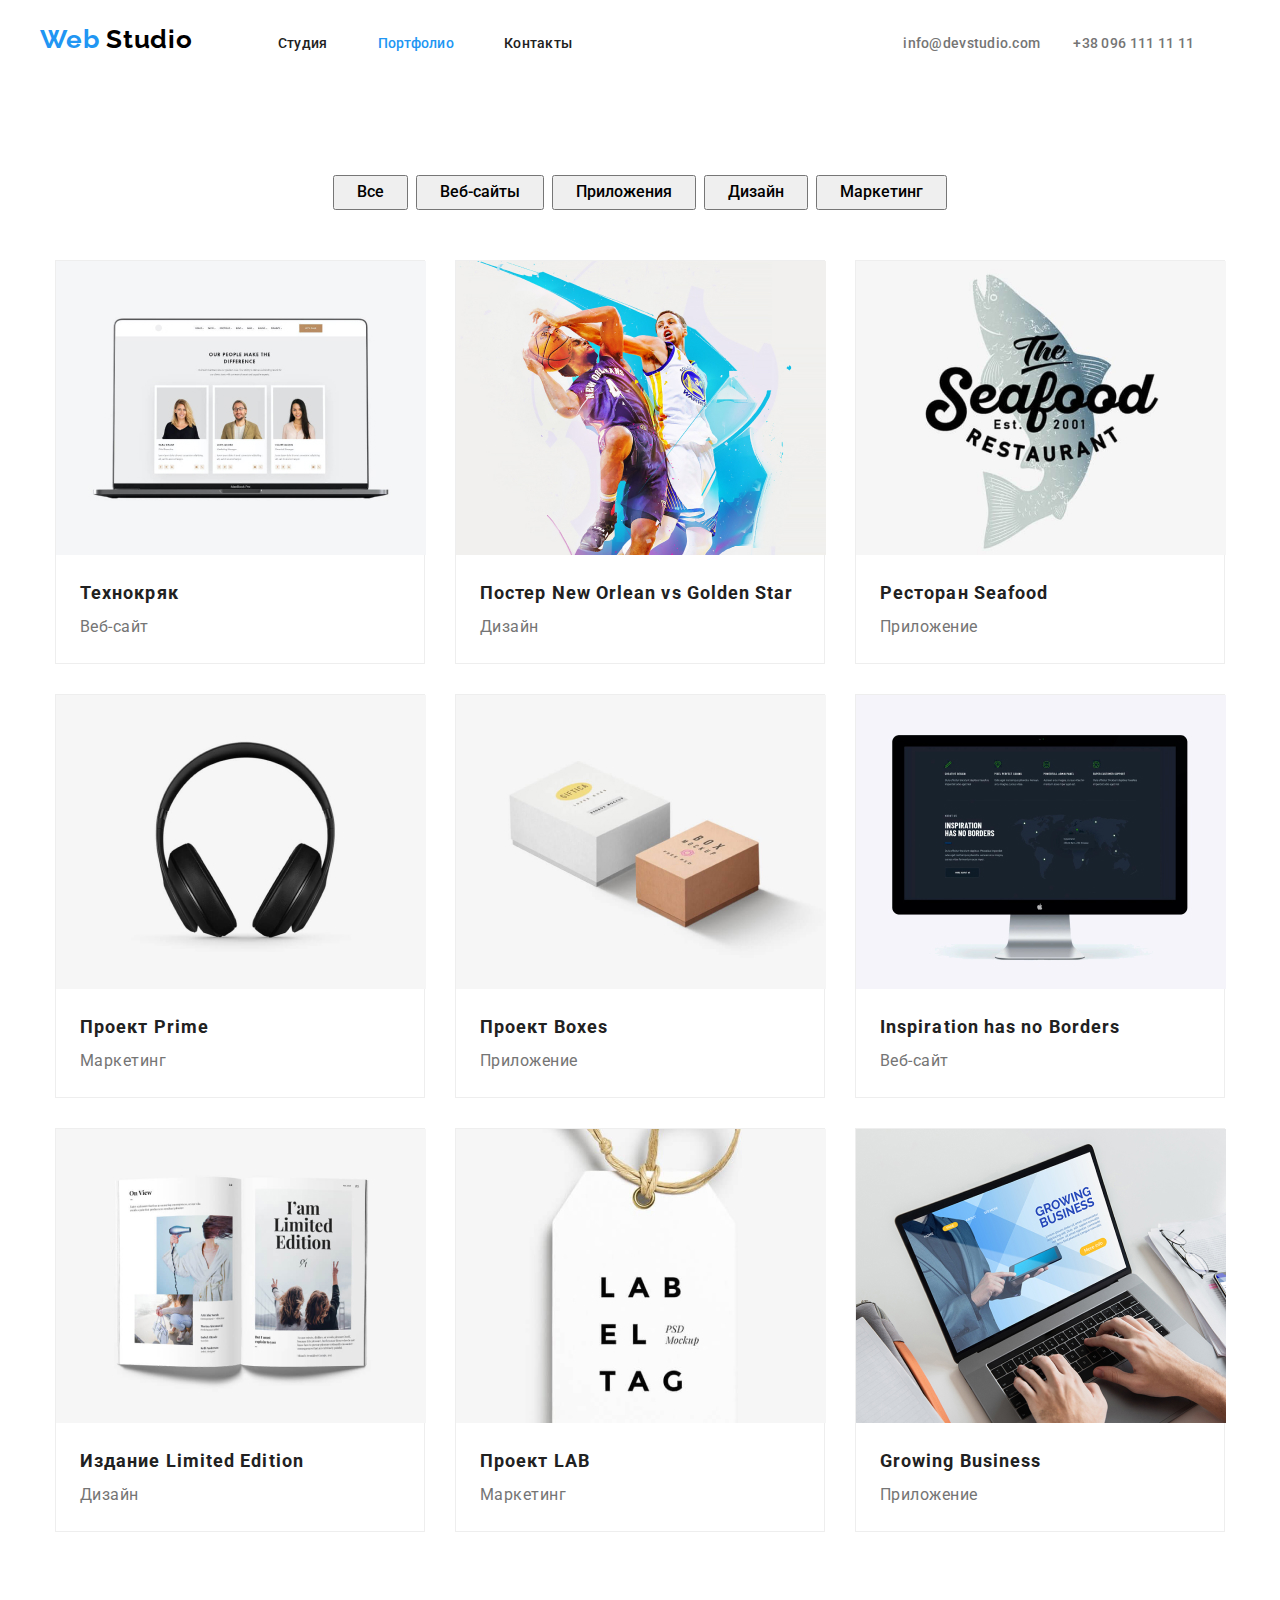
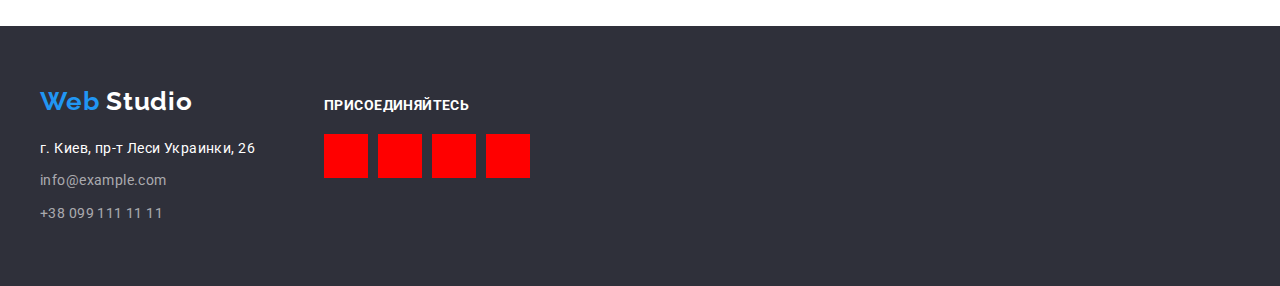
==== portfolio.html @ 746d0cb6 "Initial commit" ====
<!DOCTYPE html>
<html lang="ru">
<head>
    <meta charset="UTF-8">
    <meta name="viewport" content="width=device-width, initial-scale=1.0">
    <title>Веб студия</title>
    <link href="https://fonts.googleapis.com/css2?family=Raleway:wght@700&family=Roboto:wght@400;500;700;900&display=swap" rel="stylesheet">
    <link rel="stylesheet" href="./css/normalize.css">
    <link rel="stylesheet" href="./css/styles.css" />
</head>
<body>
    <!---шапка сайта-->
    <header class="header">
        <div class="container">
            <nav class="nav main-nav">
                <a class="logo link" href="index.html"> <span class="logo-web">Web</span> Studio</a>
                <ul class="nav-element list ul-padding-non">
                    <li class="nav-list-item">
                        <a class="nav-list-link link " href="index.html">Студия</a>
                    </li>
                    <li class="nav-list-item">
                        <a class="nav-list-link link current" href="portfolio.html">Портфолио</a>
                    </li>
                    <li class="nav-list-item">
                        <a class="nav-list-link link" href="index.html">Контакты</a>
                    </li>
                </ul>
                <address class="header-adress">
                    <a class="header-mail link" href="info@devstudio.com">info@devstudio.com</a>
                    <a class="header-tel link" href="tel:+380961111111">+38 096 111 11 11</a>
                </address>
            </nav>
        </div> 
    </header>
    <!--Фильтр услуг-->
    <main>
        <section class="filter-section">
            <div class="container">
                <h1 hidden>список услуг</h1>
                <ul class="filter-item list">
                    <li class="filter-list"><button class="filter-list-btn">Все</button></li>
                    <li class="filter-list"><button class="filter-list-btn">Веб-сайты</button></li>
                    <li class="filter-list"><button class="filter-list-btn">Приложения</button></li>
                    <li class="filter-list"><button class="filter-list-btn">Дизайн</button></li>
                    <li class="filter-list"><button class="filter-list-btn">Маркетинг</button></li>
                </ul>
            </div>
            <!--Список услуг-->
            <ul class="services-list list container ul-padding-non">
                <li class="services-list-item">
                    <a class="services-a link" href="">
                        <img src="./images/portfolio-filters/img-10.jpg" width="370px" alt="Фото технокряк"> 
                        <div class="services-text">
                            <h2 class="services-list-title">Технокряк</h2>
                            <p class="services-list-title-p">Веб-сайт</p>
                        </div>
                    </a>
                </li>
                <li class="services-list-item">
                    <a class="services-a link" href="">
                        <img src="./images/portfolio-filters/img-11.jpg" alt="Фото дизайн"> 
                        <div class="services-text">
                            <h2 class="services-list-title">Постер New Orlean vs Golden Star</h2>
                            <p class="services-list-title-p">Дизайн</p>
                        </div>
                    </a>
                </li>
                <li class="services-list-item">
                    <a class="services-a link" href="">
                        <img src="./images/portfolio-filters/img-12.jpg" width="370px" alt="Фото ресторан"> 
                        <div class="services-text">
                            <h2 class="services-list-title">Ресторан Seafood</h2>
                            <p class="services-list-title-p">Приложение</p>
                        </div>
                    </a>
                </li>
                <li class="services-list-item">
                    <a class="services-a link" href="">
                        <img src="./images/portfolio-filters/img-13.jpg" width="370px" alt="Фото наушники"> 
                        <div class="services-text">
                            <h2 class="services-list-title">Проект Prime</h2>
                            <p class="services-list-title-p">Маркетинг</p>
                        </div>
                    </a>
                    
                </li>
                <li class="services-list-item">
                    <a class="services-a link" href="">
                        <img src="./images/portfolio-filters/img-14.jpg" width="370px" alt="Фото коробки"> 
                        <div class="services-text">
                            <h2 class="services-list-title">Проект Boxes</h2>
                            <p class="services-list-title-p">Приложение</p>
                        </div>
                    </a>
                </li>
                <li class="services-list-item">
                    <a class="services-a link" href="">
                        <img src="./images/portfolio-filters/img-15.jpg" width="370px" alt="Фото веб сайты"> 
                        <div class="services-text">
                            <h2 class="services-list-title">Inspiration has no Borders</h2>
                            <p class="services-list-title-p">Веб-сайт</p>
                        </div>
                    </a>
                </li>
                <li class="services-list-item">
                    <a class="services-a link" href="">
                        <img src="./images/portfolio-filters/img-16.jpg" width="370px" alt="Фото дизайн"> 
                        <div class="services-text">
                            <h2 class="services-list-title">Издание Limited Edition</h2>
                            <p class="services-list-title-p">Дизайн</p>
                        </div>
                    </a>
                </li>
                <li class="services-list-item">
                    <a class="services-a link" href="">
                        <img src="./images/portfolio-filters/img-17.jpg" width="370px" alt="Фото маркетинг"> 
                        <div class="services-text">
                            <h2 class="services-list-title">Проект LAB</h2>
                            <p class="services-list-title-p">Маркетинг</p>
                        </div>
                    </a>
                </li>
                <li class="services-list-item">
                    <a class="services-a link" href="">
                        <img src="./images/portfolio-filters/img-18.jpg" width="370px" alt="Фото приложения"> 
                        <div class="services-text">
                            <h2 class="services-list-title">Growing Business</h2>
                            <p class="services-list-title-p">Приложение</p>
                        </div>
                    </a>
                </li>
            </ul>
        </section>
    </main>
    <footer class="footer-list">
        <div class="footer-list-div container">
            <div class="footer-div">
                <a class="footer-logo link" href="index.html"> <span class="footer-logo-web">Web</span>  Studio</a>
                <address>
                    <ul class="footer-adress-list list ul-padding-non">
                        <li > <a class="footer-adress-item1 link" href="">г. Киев, пр-т Леси Украинки, 26</a> </li>
                        <li > <a class="footer-adress-item link" href="mailto:info@example.com">info@example.com</a></li>
                        <li > <a class="footer-adress-item3 link" href="tel:+380991111111"> +38 099 111 11 11</a></li>
                    </ul>
                </address>
            </div>
            <div class="connected-div">
                <p class="connected">ПРИСОЕДИНЯЙТЕСЬ</p>
                <ul class="connected-list list ul-padding-non">
                    <li>
                        <a href="" aria-label=" иконка инстаграмма"><img src="" alt=""></a>
                    </li>
                    <li>
                        <a href="" aria-label="иконка твиттер"></a>
                    </li>
                    <li>
                        <a href="" aria-label="иконка   фейсбук"></a>
                    </li>
                    <li>
                        <a href="" aria-label="иконка ин"></a>
                    </li>
                </ul>
            </div> 
        </div>
       
    </footer>
</body>
</html>
---- css/styles.css ----
body {

    background-color: #ffffff;
    font-family: 'Roboto', sans-serif;
    font-size: 14px;
    color: #212121;
}
html {
    box-sizing: border-box;
  }
  
  *,
  *::before,
  *::after {
    box-sizing: inherit;
  }
.ul-padding-non{    
    padding-inline-start: 0;
    padding: 0;
    margin-top: 0;
}
.current{
    color: #2196F3;
}
.link{
    text-decoration: none;
}
.list{
    list-style: none;
}
.container{
    width: 1230px;
    padding-left: 15px;
    padding-right: 15px;
    margin-left: auto;
    margin-right: auto;
}
/* шапка сайта*/

.logo{
    font-family: Raleway;
    font-style: normal;
    font-weight: bold;
    font-size: 26px;
    line-height: 1.19;
    letter-spacing: 0.03em;
    color: #000000;
    padding-top: 24px;
}
.logo-web{
    font-family: Raleway;
    font-style: normal;
    font-weight: bold;
    font-size: 26px;
    line-height: 1.19;
    letter-spacing: 0.03em;
    color: #2196F3;
}
.logo{
    margin-right: 85px;
}
.nav-list-link{
    font-style: normal;
    font-weight: 500;
    line-height: 0.87;
    letter-spacing: 0.02em;
    color: #212121;
}
.nav-list-item .nav-list-link{
    display: block;
    padding-top: 32px;
    padding-bottom: 32px;
}
.nav-list-link:hover,
.nav-list-link:focus{
    color: #2196F3
}
.current{
    color: #2196F3;
}
.nav-element{
    display: flex;
    padding-inline-start: 0;
    margin-bottom: 0;

}
.nav-element li:not(:last-child){
    margin-right: 50px;
}
.header-adress a:not(:last-child){
    margin-right: 30px;
}
.header-adress{
    margin-left: 331px;
}
.main-nav{
    display: flex;
    align-items: baseline;


}

.header-mail{
    font-style: normal;
    font-weight: 500;
    font-size: 14px;
    line-height: 1.14;
    letter-spacing: 0.02em;
    color: #757575;
}
.header-tel{
    font-style: normal;
    font-size: 14px;
    font-weight: 500;
    line-height: 1.14;
    letter-spacing: 0.02em;
    color: #757575;

}
.header-mail:hover,
.header-mail:focus,
.header-tel:hover,
.header-tel:focus{
    color: #2196F3
}
/*Титульная*/

.title-name{
    font-style: normal;
    font-weight: 900;
    font-size: 44px;
    line-height: 1.36;
    text-align: center;
    letter-spacing: 0.06em;
    text-transform: uppercase;
    color: #df924bb9;
    padding-top: 200px;
    margin-top: 0;
}
.hero-section{
    text-align: center;
    justify-content: center;
    padding-bottom: 200px;
}

.modal-btn{
    font-style: normal;
    font-weight: bold;
    font-size: 16px;
    line-height: 1.87;
    display: flex;
    align-items: center;
    text-align: center;
    letter-spacing: 0.06em;
    color: #ffffff;
    background-color:#2196F3;
}
.modal-btn1{
    display: block;
    margin-left: auto;
    margin-right: auto; 
}

.modal-btn:hover,
.modal-btn:focus{
    background-color: #2196F3;
    color: #FFFFFF;
}
/* О Нас */
.about-us{
    padding-bottom: 94px;
}
.block-container{
    width: 270px;
    height: 120px;
    left: 215px;
    top: 774px;
    background: #F5F4FA;
    border-radius: 4px;
    margin: 0;
    margin-bottom: 30px;
}
.sucsses-company li:not(:last-child){
    margin-right: 30px;
    margin-bottom: 0;
}

.sucsses-company{
    display: flex;
    margin-top: 0;
    margin-bottom: 0;
}
.sucsses-company-list-title{
    font-weight: bold;
    font-size: 14px;
    line-height: 1.14;
    letter-spacing: 0.03em;
    text-transform: uppercase;
    color: #212121;
    margin-top: 0;
    margin-bottom: 10px;
}
.sucsses-company-list-title-p{
    font-weight: normal;
    font-size: 14px;
    line-height: 24px;
    letter-spacing: 0.03em;
    color: #757575;
    margin-top: 0;
    margin-bottom: 0;
}
/*Чем мы занимаемся*/
.we-do{
    font-weight: bold;
    font-size: 36px;
    line-height: 1.16;
    text-align: center;
    letter-spacing: 0.03em;
    color: #212121;
    margin-bottom: 50px;
    margin-top: 0;
}
.we-do-list-item-h3{
    font-weight: bold;
    font-size: 14px;
    line-height: 1.14;
    text-align: center;
    letter-spacing: 0.03em;
    text-transform: uppercase;
    color: #0e0d0d;
    margin-top: 27px;
    margin-bottom: 27px;
}
.we-do-list{
    display: flex;
    padding-bottom: 94px;
    justify-content: center;
    margin: 0;
}
.we-do-list li:not(:last-child){
    margin-right: 30px;

}
/*Наша команда*/
.team-item-list{
    display: flex; 
    justify-content: center;
}
.team-item-list li{
    display: block;
    width: 44px;
    height: 44px;
    background-color: crimson;
}
.team-item{
    display: flex;
    justify-content: center;
    padding-bottom: 94px;
    margin: 0;
}
.team-item li:not(:last-child){
    margin-right: 10px;
}
.team-item-list-first{
    background: #FFFFFF;
    box-shadow: 0px 2px 1px rgba(0, 0, 0, 0.2), 0px 1px 1px rgba(0, 0, 0, 0.14), 0px 1px 3px rgba(0, 0, 0, 0.12);
    border-radius: 0px 0px 4px 4px;
    padding-bottom: 24px;
}
.team-section{
    background: #F5F4FA;
}
.team-title{
    font-weight: bold;
    font-size: 36px;
    line-height: 1.16;
    text-align: center;
    letter-spacing: 0.03em;
    margin-bottom: 50px;
    margin-top: 0;
    padding-top: 94px;
}
.team-title-name{
    font-weight: 500;
    font-size: 16px;
    line-height: 1.18;
    text-align: center;
    letter-spacing: 0.03em;
    margin: 0;
    margin-bottom: 10px;

}
.team-photo{
    margin-bottom: 30px;
}
.team-title-p{
    font-weight: normal;
    font-size: 16px;
    line-height: 1.18;
    text-align: center;
    letter-spacing: 0.03em;
    color: #757575;
    margin: 0;
    margin-bottom: 16px;
}
/*Постояные клиенты*/
.clients-section{
    
}
.clients-section-div{
    padding-bottom: 94px;
}
.clients-title{
    margin-top: 0;
}
.clients-title-item{
    display: flex;
    justify-content: center;
    margin-bottom: 0;
}
.clients-title-item a{
    display: block;
}
.clients-title-item li:not(:last-child){
    margin-right: 30px;

}
.clients-title-item li{
    width: 170px;
    height: 90px;
    border: 1px solid #AFB1B8;
    border-radius: 4px;

}
.clients-title{
    font-weight: bold;
    font-size: 36px;
    line-height: 1.16;
    text-align: center;
    letter-spacing: 0.03em;
    margin-bottom: 50px;
    padding-top: 94px;
}
/*footer*/
.footer-list-div{
    display: flex;
}
.footer-list{
    background: #2F303A;
}
.footer-div {
    align-items: baseline;
    justify-content: flex-start
}
.footer-logo-web{
    font-family: Raleway;
    font-style: normal;
    font-weight: bold;
    font-size: 26px;
    line-height: 1.19;
    letter-spacing: 0.03em;
    color: #2196F3;
}
.footer-logo{
    font-family: Raleway;
    font-style: normal;
    font-weight: bold;
    font-size: 26px;
    line-height: 1.19;
    letter-spacing: 0.03em;
    color: #FFFFFF;
    display: block;
    padding-top: 60px;
    margin-bottom: 20px;
}
.footer-adress-item{
    font-style: normal;
    font-weight: normal;
    font-size: 14px;
    line-height: 1.71;
    letter-spacing: 0.03em;
    color: rgba(255, 255, 255, 0.6);
    display: block;
    margin-bottom: 9px;
}
.footer-adress-item3{
    font-style: normal;
    font-weight: normal;
    font-size: 14px;
    line-height: 1.71;
    letter-spacing: 0.03em;
    color: rgba(255, 255, 255, 0.6);
    display: block;
}



.footer-adress-item1{
    font-style: normal;
    font-weight: normal;
    font-size: 14px;
    line-height: 1.71;
    letter-spacing: 0.03em;
    color: #FFFFFF;
    display: block;
    margin-bottom: 9px;
}
.connected{
    font-weight: bold;
    font-size: 14px;
    line-height: 1.14;
    letter-spacing: 0.03em;
    text-transform: uppercase;
    color: #FFFFFF;
    margin-bottom: 20px;
    padding-top: 72px;
    margin-top: 0;
    text-align: left;
}
.connected-list li{
    width: 44px;
    height: 44px;
    background-color: red;
    
}
.connected-list li:not(:last-child){
    margin-right: 10px;
}
.connected-list{
    display: flex;
    margin: 0;
}
.connected-div{
    display: inline-block;
    text-align: center;
    margin-left: 69px;
    padding-bottom: 100px;
}
.connect-container{
    display: flex;
}
.footer-adress-list{
    padding-bottom: 60px;
    margin: 0;
}
/* portfolio.html*/
/* фильтр услуг*/
.filter-item{
    display: flex;
    justify-content: center;
    margin: 0;
    padding: 0;
    padding-top: 94px;
}
.filter-item li:not(:last-child){
    margin-right: 8px;
}
.filter-list{
    font-weight: 500;
    font-size: 16px;
    line-height: 1.62;
    text-align: center;
    letter-spacing: 0.03em;
    color: #212121;
    background: #F5F4FA;
    border-radius: 4px;
}
.filter-list-btn{
    font-weight: 500;
    padding-left: 22px;
    padding-right: 22px;
    padding-top: 6px;
    padding-bottom: 6px;
}
.filter-list-btn:hover,
.filter-list-btn:focus{
    background-color: #2196F3;
    color: #ffffff;
}
/*список услуг*/
.services-a{

}
.services-list-item img{
    margin-bottom: 20px;
}
.services-list-item{
    width: 370px;
    height: 404px;
    left: 615px;
    top: 262px;
    background: #FFFFFF;
    border: 1px solid #EEEEEE;
    box-sizing: border-box;
    margin-bottom: 30px;
}
.filter-item{
    margin-bottom: 50px;
}
.services-list{
    display: flex;
    flex-wrap: wrap;
    justify-content: center;
    margin-bottom: 0;
    padding-bottom: 94px;

}
.services-list li:nth-last-child(-n + 3){
    margin-bottom: 0;
}
.services-list li{
    margin-right: 30px;
}
.services-list li:nth-child(3n) {
    margin-right: 0;
}
.services-list li::nth-last-child(-n + 3) {
    margin-bottom: 0;
}
.services-list-title{
    font-weight: bold;
    font-size: 18px;
    line-height: 0.05;
    letter-spacing: 0.06em;
    color: #212121;
    
}
.services-list-title-p{
    font-weight: normal;
    font-size: 16px;
    line-height: 1.87;
    letter-spacing: 0.03em;
    color: #757575;
    margin: 0;
    padding-top: 4px;
    padding-bottom: 20px;
}
.services-text{
padding-left: 24px;
padding-right: 24px;
}
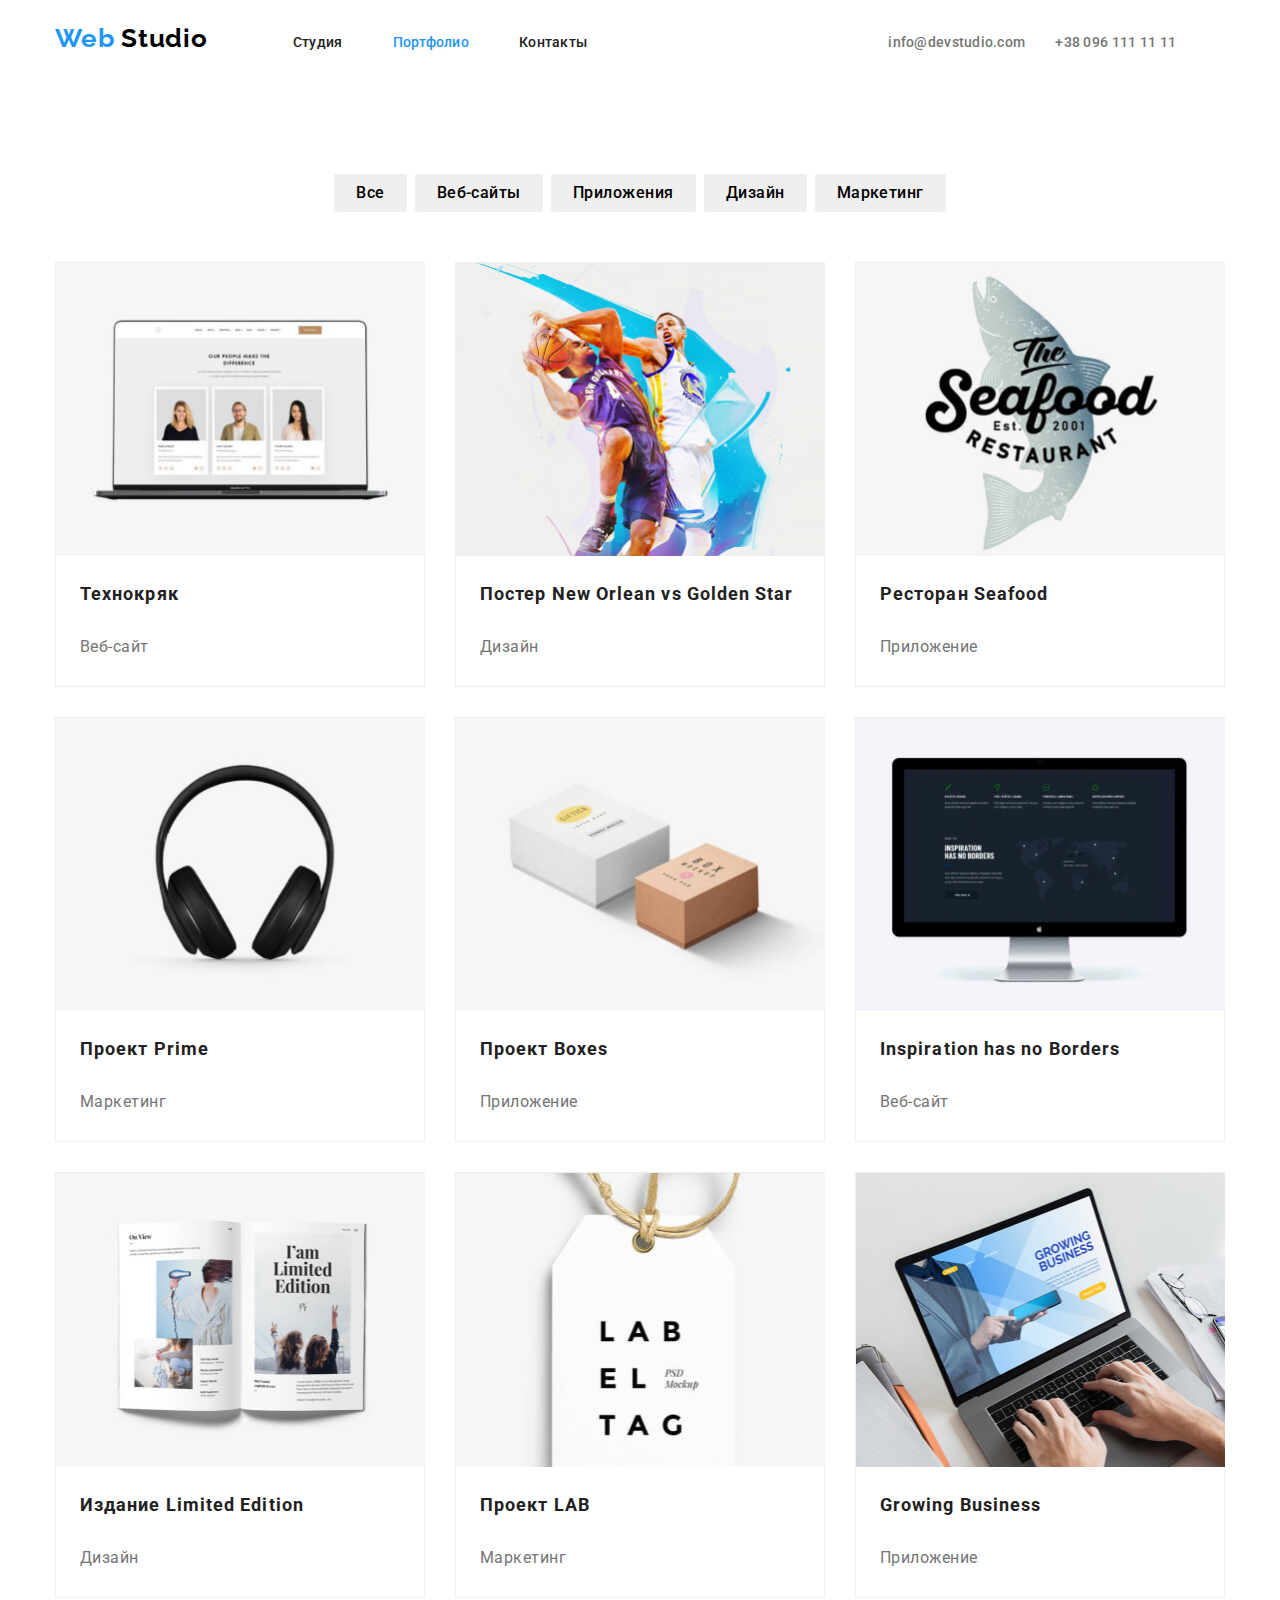
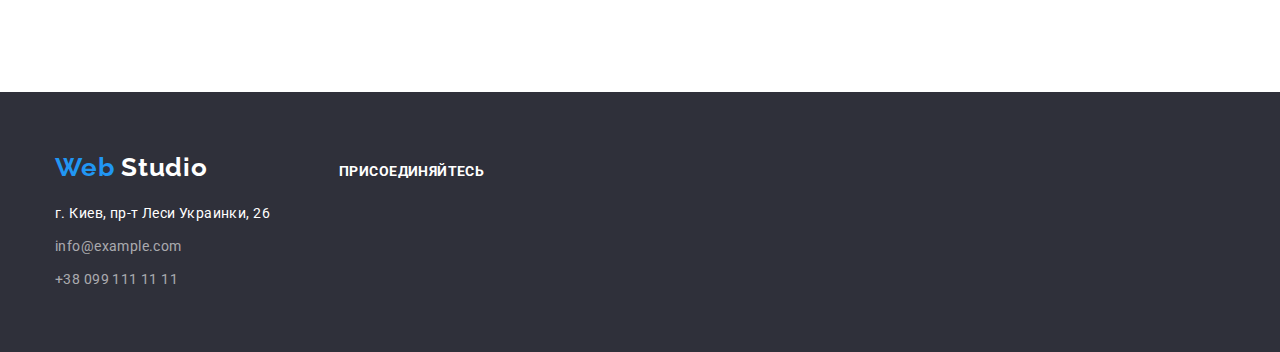
==== commit eabdfa97: "Оптимизырованы картинки" ====
--- a/portfolio.html
+++ b/portfolio.html
@@ -35,7 +35,7 @@
     <!--Фильтр услуг-->
     <main>
         <section class="filter-section">
-            <div class="container">
+            <div class="filter-section-div container">
                 <h1 hidden>список услуг</h1>
                 <ul class="filter-item list">
                     <li class="filter-list"><button class="filter-list-btn">Все</button></li>
@@ -44,92 +44,93 @@
                     <li class="filter-list"><button class="filter-list-btn">Дизайн</button></li>
                     <li class="filter-list"><button class="filter-list-btn">Маркетинг</button></li>
                 </ul>
-            </div>
-            <!--Список услуг-->
-            <ul class="services-list list container ul-padding-non">
-                <li class="services-list-item">
-                    <a class="services-a link" href="">
-                        <img src="./images/portfolio-filters/img-10.jpg" width="370px" alt="Фото технокряк"> 
-                        <div class="services-text">
-                            <h2 class="services-list-title">Технокряк</h2>
-                            <p class="services-list-title-p">Веб-сайт</p>
-                        </div>
-                    </a>
-                </li>
-                <li class="services-list-item">
-                    <a class="services-a link" href="">
-                        <img src="./images/portfolio-filters/img-11.jpg" alt="Фото дизайн"> 
-                        <div class="services-text">
-                            <h2 class="services-list-title">Постер New Orlean vs Golden Star</h2>
-                            <p class="services-list-title-p">Дизайн</p>
-                        </div>
-                    </a>
-                </li>
-                <li class="services-list-item">
-                    <a class="services-a link" href="">
-                        <img src="./images/portfolio-filters/img-12.jpg" width="370px" alt="Фото ресторан"> 
-                        <div class="services-text">
-                            <h2 class="services-list-title">Ресторан Seafood</h2>
-                            <p class="services-list-title-p">Приложение</p>
-                        </div>
-                    </a>
-                </li>
-                <li class="services-list-item">
-                    <a class="services-a link" href="">
-                        <img src="./images/portfolio-filters/img-13.jpg" width="370px" alt="Фото наушники"> 
-                        <div class="services-text">
-                            <h2 class="services-list-title">Проект Prime</h2>
-                            <p class="services-list-title-p">Маркетинг</p>
-                        </div>
-                    </a>
-                    
-                </li>
-                <li class="services-list-item">
-                    <a class="services-a link" href="">
-                        <img src="./images/portfolio-filters/img-14.jpg" width="370px" alt="Фото коробки"> 
-                        <div class="services-text">
-                            <h2 class="services-list-title">Проект Boxes</h2>
-                            <p class="services-list-title-p">Приложение</p>
-                        </div>
-                    </a>
-                </li>
-                <li class="services-list-item">
-                    <a class="services-a link" href="">
-                        <img src="./images/portfolio-filters/img-15.jpg" width="370px" alt="Фото веб сайты"> 
-                        <div class="services-text">
-                            <h2 class="services-list-title">Inspiration has no Borders</h2>
-                            <p class="services-list-title-p">Веб-сайт</p>
-                        </div>
-                    </a>
-                </li>
-                <li class="services-list-item">
-                    <a class="services-a link" href="">
-                        <img src="./images/portfolio-filters/img-16.jpg" width="370px" alt="Фото дизайн"> 
-                        <div class="services-text">
-                            <h2 class="services-list-title">Издание Limited Edition</h2>
-                            <p class="services-list-title-p">Дизайн</p>
-                        </div>
-                    </a>
-                </li>
-                <li class="services-list-item">
-                    <a class="services-a link" href="">
-                        <img src="./images/portfolio-filters/img-17.jpg" width="370px" alt="Фото маркетинг"> 
-                        <div class="services-text">
-                            <h2 class="services-list-title">Проект LAB</h2>
-                            <p class="services-list-title-p">Маркетинг</p>
-                        </div>
-                    </a>
-                </li>
-                <li class="services-list-item">
-                    <a class="services-a link" href="">
-                        <img src="./images/portfolio-filters/img-18.jpg" width="370px" alt="Фото приложения"> 
-                        <div class="services-text">
-                            <h2 class="services-list-title">Growing Business</h2>
-                            <p class="services-list-title-p">Приложение</p>
-                        </div>
-                    </a>
-                </li>
-            </ul>
+            
+                <!--Список услуг-->
+                <ul class="services-list list ul-padding-non">
+                    <li class="services-list-item">
+                        <a class="services-a link" href="">
+                            <img src="./images/portfolio-filters/img-10.jpg" width="370px" alt="Фото технокряк"> 
+                            <div class="services-text">
+                                <h2 class="services-list-title">Технокряк</h2>
+                                <p class="services-list-title-p">Веб-сайт</p>
+                            </div>
+                        </a>
+                    </li>
+                    <li class="services-list-item">
+                        <a class="services-a link" href="">
+                            <img src="./images/portfolio-filters/img-11.jpg" alt="Фото дизайн"> 
+                            <div class="services-text">
+                                <h2 class="services-list-title">Постер New Orlean vs Golden Star</h2>
+                                <p class="services-list-title-p">Дизайн</p>
+                            </div>
+                        </a>
+                    </li>
+                    <li class="services-list-item">
+                        <a class="services-a link" href="">
+                            <img src="./images/portfolio-filters/img-12.jpg" width="370px" alt="Фото ресторан"> 
+                            <div class="services-text">
+                                <h2 class="services-list-title">Ресторан Seafood</h2>
+                                <p class="services-list-title-p">Приложение</p>
+                            </div>
+                        </a>
+                    </li>
+                    <li class="services-list-item">
+                        <a class="services-a link" href="">
+                            <img src="./images/portfolio-filters/img-13.jpg" width="370px" alt="Фото наушники"> 
+                            <div class="services-text">
+                                <h2 class="services-list-title">Проект Prime</h2>
+                                <p class="services-list-title-p">Маркетинг</p>
+                            </div>
+                        </a>
+                        
+                    </li>
+                    <li class="services-list-item">
+                        <a class="services-a link" href="">
+                            <img src="./images/portfolio-filters/img-14.jpg" width="370px" alt="Фото коробки"> 
+                            <div class="services-text">
+                                <h2 class="services-list-title">Проект Boxes</h2>
+                                <p class="services-list-title-p">Приложение</p>
+                            </div>
+                        </a>
+                    </li>
+                    <li class="services-list-item">
+                        <a class="services-a link" href="">
+                            <img src="./images/portfolio-filters/img-15.jpg" width="370px" alt="Фото веб сайты"> 
+                            <div class="services-text">
+                                <h2 class="services-list-title">Inspiration has no Borders</h2>
+                                <p class="services-list-title-p">Веб-сайт</p>
+                            </div>
+                        </a>
+                    </li>
+                    <li class="services-list-item">
+                        <a class="services-a link" href="">
+                            <img src="./images/portfolio-filters/img-16.jpg" width="370px" alt="Фото дизайн"> 
+                            <div class="services-text">
+                                <h2 class="services-list-title">Издание Limited Edition</h2>
+                                <p class="services-list-title-p">Дизайн</p>
+                            </div>
+                        </a>
+                    </li>
+                    <li class="services-list-item">
+                        <a class="services-a link" href="">
+                            <img src="./images/portfolio-filters/img-17.jpg" width="370px" alt="Фото маркетинг"> 
+                            <div class="services-text">
+                                <h2 class="services-list-title">Проект LAB</h2>
+                                <p class="services-list-title-p">Маркетинг</p>
+                            </div>
+                        </a>
+                    </li>
+                    <li class="services-list-item">
+                        <a class="services-a link" href="">
+                            <img src="./images/portfolio-filters/img-18.jpg" width="370px" alt="Фото приложения"> 
+                            <div class="services-text">
+                                <h2 class="services-list-title">Growing Business</h2>
+                                <p class="services-list-title-p">Приложение</p>
+                            </div>
+                        </a>
+                    </li>
+                </ul>
+            </div>    
         </section>
     </main>
     <footer class="footer-list">
--- a/css/styles.css
+++ b/css/styles.css
@@ -7,6 +7,8 @@
 }
 html {
     box-sizing: border-box;
+    margin: 0;
+    padding: 0;
   }
   
   *,
@@ -17,7 +19,6 @@
 .ul-padding-non{    
     padding-inline-start: 0;
     padding: 0;
-    margin-top: 0;
 }
 .current{
     color: #2196F3;
@@ -29,7 +30,7 @@
     list-style: none;
 }
 .container{
-    width: 1230px;
+    width: 1200px;
     padding-left: 15px;
     padding-right: 15px;
     margin-left: auto;
@@ -45,7 +46,7 @@
     line-height: 1.19;
     letter-spacing: 0.03em;
     color: #000000;
-    padding-top: 24px;
+    padding-top: 23px;
 }
 .logo-web{
     font-family: Raleway;
@@ -82,6 +83,7 @@
     display: flex;
     padding-inline-start: 0;
     margin-bottom: 0;
+    margin-top: 0;
 
 }
 .nav-element li:not(:last-child){
@@ -91,7 +93,8 @@
     margin-right: 30px;
 }
 .header-adress{
-    margin-left: 331px;
+    margin-left: 301px;
+    display: flex;
 }
 .main-nav{
     display: flex;
@@ -133,13 +136,17 @@
     text-align: center;
     letter-spacing: 0.06em;
     text-transform: uppercase;
-    color: #df924bb9;
+    margin-top: 0;
+    color: #FFFFFF;
+}
+.hero-section{
+    text-align: center;
+    justify-content: center;
+    background-image: linear-gradient(to bottom, rgba(47, 48, 58, 0.8), rgba(47, 48, 58, 0.8)), url(../images/hero-img/header.jpg);
+    background-repeat: no-repeat;
+}
+.hero-section-div{
     padding-top: 200px;
-    margin-top: 0;
-}
-.hero-section{
-    text-align: center;
-    justify-content: center;
     padding-bottom: 200px;
 }
 
@@ -154,11 +161,18 @@
     letter-spacing: 0.06em;
     color: #ffffff;
     background-color:#2196F3;
+    box-shadow: 0px 4px 4px rgba(0, 0, 0, 0.15);
+    border-radius: 4px;
 }
 .modal-btn1{
     display: block;
     margin-left: auto;
     margin-right: auto; 
+    padding-right: 32px;
+    padding-left: 32px;
+    padding-top: 10px;
+    padding-bottom: 10px;
+    border: 0;
 }
 
 .modal-btn:hover,
@@ -167,28 +181,28 @@
     color: #FFFFFF;
 }
 /* О Нас */
-.about-us{
+.about-us-div{
     padding-bottom: 94px;
+    padding-top: 94px;
 }
 .block-container{
+    display: flex;
     width: 270px;
     height: 120px;
-    left: 215px;
-    top: 774px;
     background: #F5F4FA;
     border-radius: 4px;
-    margin: 0;
     margin-bottom: 30px;
-}
-.sucsses-company li:not(:last-child){
+    justify-content: center;
+    align-items: center;
+}   
+.sucsses-company-list:not(:last-child){
     margin-right: 30px;
     margin-bottom: 0;
 }
 
 .sucsses-company{
     display: flex;
-    margin-top: 0;
-    margin-bottom: 0;
+    margin: 0;
 }
 .sucsses-company-list-title{
     font-weight: bold;
@@ -210,6 +224,9 @@
     margin-bottom: 0;
 }
 /*Чем мы занимаемся*/
+.we-do-list-item img{
+    display: block;
+}
 .we-do{
     font-weight: bold;
     font-size: 36px;
@@ -220,6 +237,10 @@
     margin-bottom: 50px;
     margin-top: 0;
 }
+.what-we-do-div{
+    width: 1200px;
+    padding-bottom: 94px;
+}
 .we-do-list-item-h3{
     font-weight: bold;
     font-size: 14px;
@@ -228,14 +249,14 @@
     letter-spacing: 0.03em;
     text-transform: uppercase;
     color: #0e0d0d;
-    margin-top: 27px;
-    margin-bottom: 27px;
+    margin: 0;
+    padding: 27px 27px;
+    
 }
 .we-do-list{
     display: flex;
-    padding-bottom: 94px;
-    justify-content: center;
-    margin: 0;
+    justify-content: center;
+    margin: auto;
 }
 .we-do-list li:not(:last-child){
     margin-right: 30px;
@@ -243,33 +264,66 @@
 }
 /*Наша команда*/
 .team-item-list{
+    display: flex;
+    justify-content: space-between;
+    max-width: 206px;
+    margin-left: auto;
+    margin-right: auto;
     display: flex; 
     justify-content: center;
-}
-.team-item-list li{
-    display: block;
+    padding-bottom: 24px;
+}
+.team-item{
+    display: flex;
+    margin: 0;
+}
+.team-link{
+    display: flex;
+    justify-content: center;
+    align-items: center;
     width: 44px;
     height: 44px;
-    background-color: crimson;
-}
-.team-item{
-    display: flex;
-    justify-content: center;
-    padding-bottom: 94px;
-    margin: 0;
-}
-.team-item li:not(:last-child){
+    border-radius: 50%;
+    background-color: #fff;
+}
+.team-link-footer{
+    display: flex;
+    justify-content: center;
+    align-items: center;
+    width: 44px;
+    height: 44px;
+    border-radius: 50%;
+    background: rgba(255, 255, 255, 0.1);
+}
+
+.team-item-svg{
+    width: 20px;
+    height: 20px;
+}
+.team-item-list li:not(:last-child){
     margin-right: 10px;
+   
 }
 .team-item-list-first{
+    width: 270px;
     background: #FFFFFF;
     box-shadow: 0px 2px 1px rgba(0, 0, 0, 0.2), 0px 1px 1px rgba(0, 0, 0, 0.14), 0px 1px 3px rgba(0, 0, 0, 0.12);
     border-radius: 0px 0px 4px 4px;
-    padding-bottom: 24px;
+    
+}
+.team-item-list-first:not(:last-child){
+    margin-right: 30px;
+}
+.team-item-list-first img{
+    display: block;
 }
 .team-section{
     background: #F5F4FA;
 }
+.team-section-div{
+    padding-top: 94px;
+    padding-bottom: 94px;
+}
 .team-title{
     font-weight: bold;
     font-size: 36px;
@@ -278,7 +332,6 @@
     letter-spacing: 0.03em;
     margin-bottom: 50px;
     margin-top: 0;
-    padding-top: 94px;
 }
 .team-title-name{
     font-weight: 500;
@@ -304,11 +357,9 @@
     margin-bottom: 16px;
 }
 /*Постояные клиенты*/
-.clients-section{
-    
-}
 .clients-section-div{
     padding-bottom: 94px;
+    padding-top: 94px;
 }
 .clients-title{
     margin-top: 0;
@@ -317,6 +368,9 @@
     display: flex;
     justify-content: center;
     margin-bottom: 0;
+}
+.clients-title-item img{
+    display: block;
 }
 .clients-title-item a{
     display: block;
@@ -332,6 +386,11 @@
     border-radius: 4px;
 
 }
+.clients-title-item-list{
+    display: flex;
+    justify-content: center;
+    align-items: center;
+}
 .clients-title{
     font-weight: bold;
     font-size: 36px;
@@ -339,7 +398,6 @@
     text-align: center;
     letter-spacing: 0.03em;
     margin-bottom: 50px;
-    padding-top: 94px;
 }
 /*footer*/
 .footer-list-div{
@@ -417,12 +475,7 @@
     margin-top: 0;
     text-align: left;
 }
-.connected-list li{
-    width: 44px;
-    height: 44px;
-    background-color: red;
-    
-}
+
 .connected-list li:not(:last-child){
     margin-right: 10px;
 }
@@ -450,7 +503,7 @@
     justify-content: center;
     margin: 0;
     padding: 0;
-    padding-top: 94px;
+    margin-bottom: 50px;
 }
 .filter-item li:not(:last-child){
     margin-right: 8px;
@@ -463,14 +516,21 @@
     letter-spacing: 0.03em;
     color: #212121;
     background: #F5F4FA;
-    border-radius: 4px;
+    
 }
 .filter-list-btn{
+    font-size: 16px;
+    line-height: 0.61;
+    text-align: center;
+    letter-spacing: 0.03em;
+    height: 38px;
     font-weight: 500;
     padding-left: 22px;
     padding-right: 22px;
     padding-top: 6px;
     padding-bottom: 6px;
+    border: 0;
+    border-radius: 4px;
 }
 .filter-list-btn:hover,
 .filter-list-btn:focus{
@@ -478,32 +538,26 @@
     color: #ffffff;
 }
 /*список услуг*/
-.services-a{
-
-}
-.services-list-item img{
-    margin-bottom: 20px;
+.services-a img{
+    display: block;
+    width: 369px;
+}
+.filter-section-div{
+    padding-top: 94px;
+    padding-bottom: 94px;
 }
 .services-list-item{
     width: 370px;
-    height: 404px;
-    left: 615px;
-    top: 262px;
     background: #FFFFFF;
     border: 1px solid #EEEEEE;
     box-sizing: border-box;
     margin-bottom: 30px;
 }
-.filter-item{
-    margin-bottom: 50px;
-}
 .services-list{
     display: flex;
     flex-wrap: wrap;
     justify-content: center;
-    margin-bottom: 0;
-    padding-bottom: 94px;
-
+    margin: 0;
 }
 .services-list li:nth-last-child(-n + 3){
     margin-bottom: 0;
@@ -520,9 +574,11 @@
 .services-list-title{
     font-weight: bold;
     font-size: 18px;
-    line-height: 0.05;
+    line-height: 2;
     letter-spacing: 0.06em;
     color: #212121;
+    margin: 0;
+    margin-bottom: 20px;
     
 }
 .services-list-title-p{
@@ -532,10 +588,19 @@
     letter-spacing: 0.03em;
     color: #757575;
     margin: 0;
-    padding-top: 4px;
-    padding-bottom: 20px;
 }
 .services-text{
-padding-left: 24px;
-padding-right: 24px;
-}
+padding: 20px 20px 24px 24px;
+}
+/* спрайты */
+.header-mail{
+    display: flex;
+    align-items: center;
+    
+}
+.header-icon{
+    width: 16px;
+    height: 11px;
+    margin-right: 10px;
+    
+}
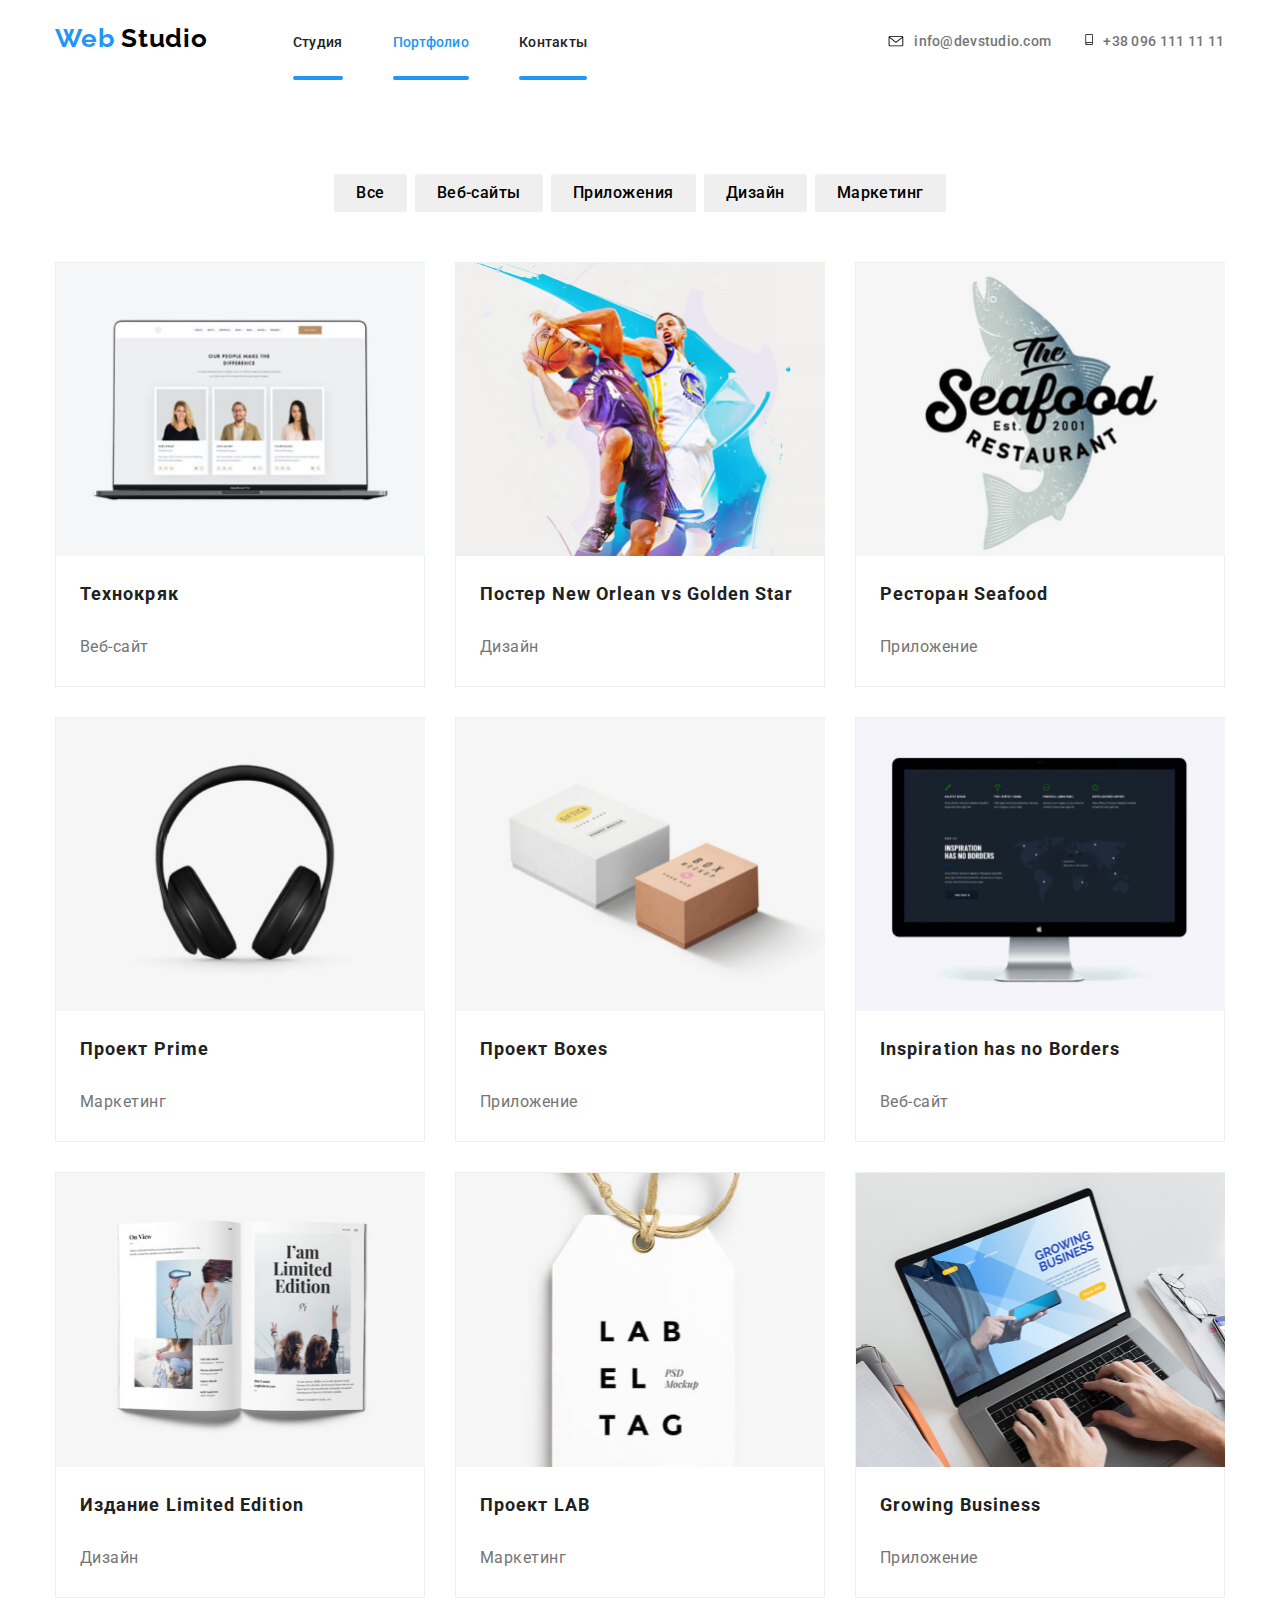
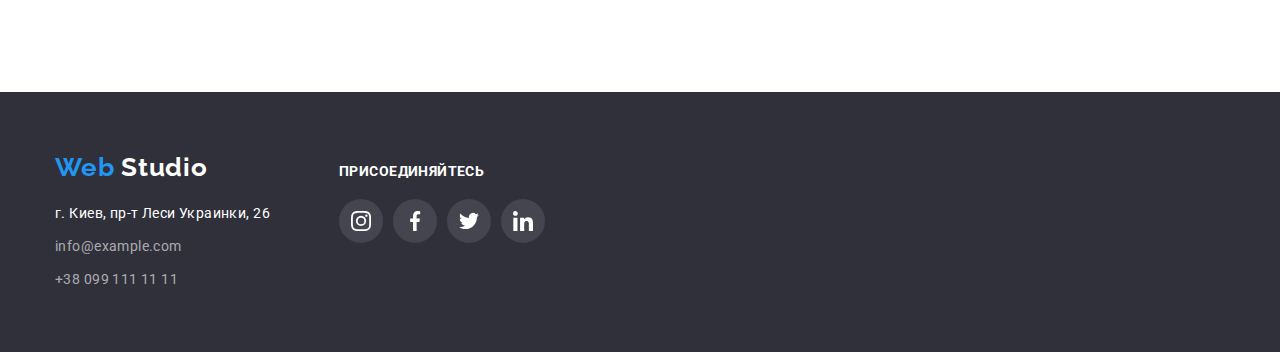
==== commit 9681ba44: "Коммит после замечаний" ====
--- a/portfolio.html
+++ b/portfolio.html
@@ -26,8 +26,14 @@
                     </li>
                 </ul>
                 <address class="header-adress">
-                    <a class="header-mail link" href="info@devstudio.com">info@devstudio.com</a>
-                    <a class="header-tel link" href="tel:+380961111111">+38 096 111 11 11</a>
+                    <a class="header-mail link" href="info@devstudio.com">
+                        <svg class="header-icon">
+                            <use href="./images/sprite.svg#envelope" width="16" height="11"></use>
+                        </svg> info@devstudio.com</a>
+                    <a class="header-tel link" href="tel:+380961111111">
+                        <svg class="header-icon2">
+                            <use href="./images/sprite.svg#smartphone" width="16" height="11"></use>
+                        </svg>+38 096 111 11 11</a>
                 </address>
             </nav>
         </div> 
@@ -148,22 +154,39 @@
             <div class="connected-div">
                 <p class="connected">ПРИСОЕДИНЯЙТЕСЬ</p>
                 <ul class="connected-list list ul-padding-non">
-                    <li>
-                        <a href="" aria-label=" иконка инстаграмма"><img src="" alt=""></a>
+                    <li class="team-li">
+                        <a class="team-link-footer link" href="" aria-label=" иконка инстаграмма">
+                            <svg class="team-item-svg2">
+                                <use href="./images/sprite.svg#instagram"></use>
+                            </svg>
+                        </a>
                     </li>
-                    <li>
-                        <a href="" aria-label="иконка твиттер"></a>
+                    <li class="team-li">
+                        <a class="team-link-footer link" href="" aria-label="иконка твиттер">
+                            <svg class="team-item-svg2">
+                                <use href="./images/sprite.svg#facebook"></use>
+                            </svg>
+                        </a>
                     </li>
-                    <li>
-                        <a href="" aria-label="иконка   фейсбук"></a>
+                    <li class="team-li">
+                        <a class="team-link-footer link" href="" aria-label="иконка   фейсбук">
+                            <svg class="team-item-svg2">
+                                <use href="./images/sprite.svg#twitter"></use>
+                            </svg>
+                        </a>
                     </li>
-                    <li>
-                        <a href="" aria-label="иконка ин"></a>
+                    <li class="team-li">
+                        <a class="team-link-footer link" href="" aria-label="иконка ин">
+                            <svg class="team-item-svg2">
+                                <use href="./images/sprite.svg#linkedin"></use>
+                            </svg>
+                        </a>
                     </li>
                 </ul>
             </div> 
         </div>
        
     </footer>
+        
 </body>
 </html>--- a/css/styles.css
+++ b/css/styles.css
@@ -67,10 +67,20 @@
     letter-spacing: 0.02em;
     color: #212121;
 }
+.nav-list-link::after{
+    display: block;
+    width: 100%;
+    height: 4px;
+    content: "";
+    background-color: #2196F3;
+    margin-left: auto;
+    margin-right: auto;
+    margin-top: 28px;
+    border-radius: 2px;
+}
 .nav-list-item .nav-list-link{
     display: block;
     padding-top: 32px;
-    padding-bottom: 32px;
 }
 .nav-list-link:hover,
 .nav-list-link:focus{
@@ -126,6 +136,44 @@
 .header-tel:focus{
     color: #2196F3
 }
+.header-tel:hover,
+.header-tel:focus{
+    fill: #2196F3;
+}
+.header-mail:hover,
+.header-mail:focus{
+    fill: #2196F3;
+}
+.header-mail{
+    display: flex;
+    align-items: center;
+    
+}
+.header-tel{
+    display: flex;
+    align-items: center;
+    
+}
+.header-icon{
+    width: 16px;
+    height: 11px;
+    margin-right: 10px;
+}
+.header-icon2{
+    width: 12px;
+    height: 15px;
+    margin-right: 10px;
+}
+.team-link:hover .team-item-svg,
+.team-link:focus .team-item-svg {
+  fill: #FFFFFF;
+}
+.team-item-svg{
+    width: 20px;
+    height: 20px;
+    fill: #AFB1B8;
+}
+
 /*Титульная*/
 
 .title-name{
@@ -286,6 +334,12 @@
     border-radius: 50%;
     background-color: #fff;
 }
+
+.team-link:hover,
+.team-link:focus{
+    background-color: #2196F3;
+}
+
 .team-link-footer{
     display: flex;
     justify-content: center;
@@ -295,10 +349,15 @@
     border-radius: 50%;
     background: rgba(255, 255, 255, 0.1);
 }
-
-.team-item-svg{
+.team-link-footer:hover,
+.team-link-footer:focus{
+    background-color: #2196F3;
+}
+
+.team-item-svg2{
     width: 20px;
     height: 20px;
+    fill: #FFFFFF;
 }
 .team-item-list li:not(:last-child){
     margin-right: 10px;
@@ -379,11 +438,14 @@
     margin-right: 30px;
 
 }
-.clients-title-item li{
+.clients-title-item a{
+    display: flex;
     width: 170px;
     height: 90px;
     border: 1px solid #AFB1B8;
     border-radius: 4px;
+    justify-content: center;
+    align-items: center;
 
 }
 .clients-title-item-list{
@@ -399,6 +461,18 @@
     letter-spacing: 0.03em;
     margin-bottom: 50px;
 }
+.clients-svg{
+    fill: #AFB1B8;
+}
+.clients-title-link:hover .clients-svg,
+.clients-title-link:focus .clients-svg {
+  fill: #2196F3;
+}
+.clients-title-link:hover,
+.clients-title-link:focus{
+    border-color: #2196F3;
+}
+
 /*footer*/
 .footer-list-div{
     display: flex;
@@ -536,6 +610,7 @@
 .filter-list-btn:focus{
     background-color: #2196F3;
     color: #ffffff;
+    box-shadow: 0px 3px 1px rgba(0, 0, 0, 0.1), 0px 1px 2px rgba(0, 0, 0, 0.08), 0px 2px 2px rgba(0, 0, 0, 0.12);
 }
 /*список услуг*/
 .services-a img{
@@ -592,15 +667,8 @@
 .services-text{
 padding: 20px 20px 24px 24px;
 }
-/* спрайты */
-.header-mail{
-    display: flex;
-    align-items: center;
-    
-}
-.header-icon{
-    width: 16px;
-    height: 11px;
-    margin-right: 10px;
-    
-}
+.services-list-item:hover,
+.services-list-item:focus{
+    box-shadow: 0px 1px 1px rgba(0, 0, 0, 0.12), 0px 4px 4px rgba(0, 0, 0, 0.06), 1px 4px 6px rgba(0, 0, 0, 0.16);
+}
+/* спрайты */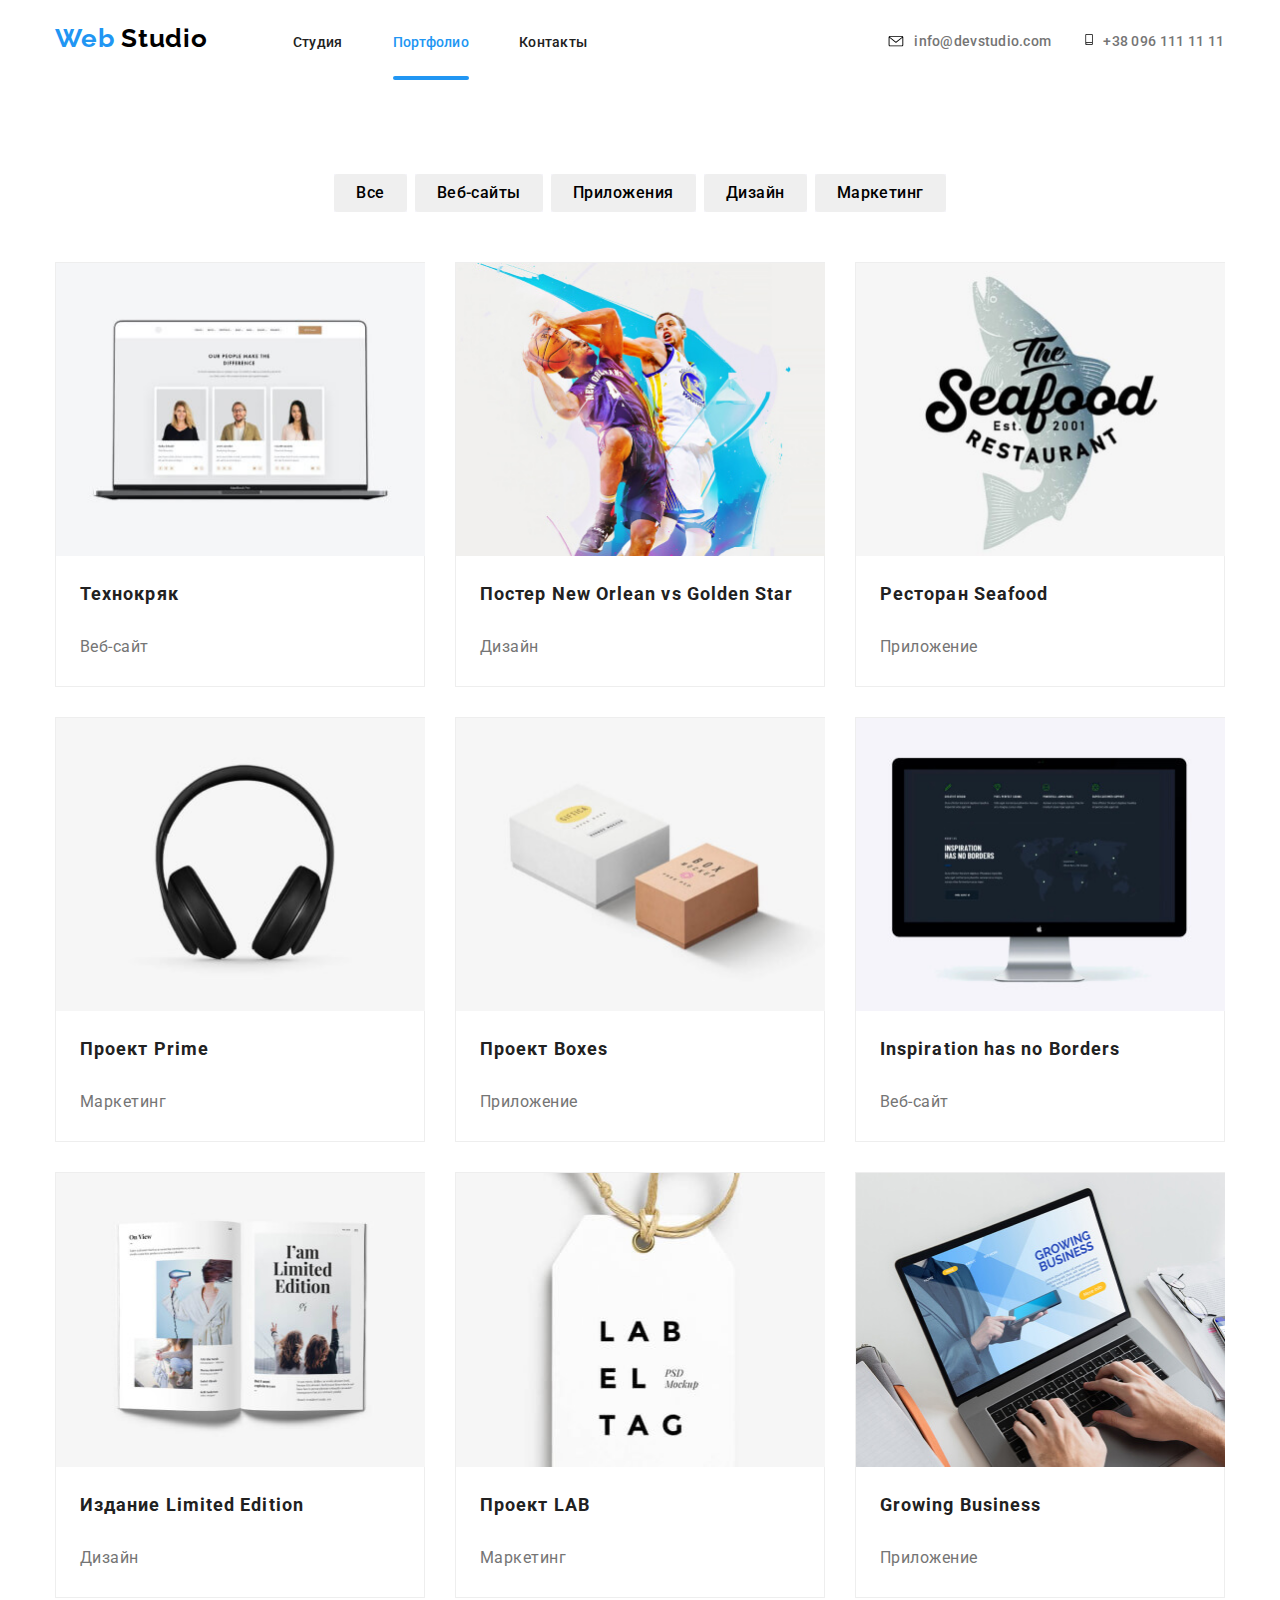
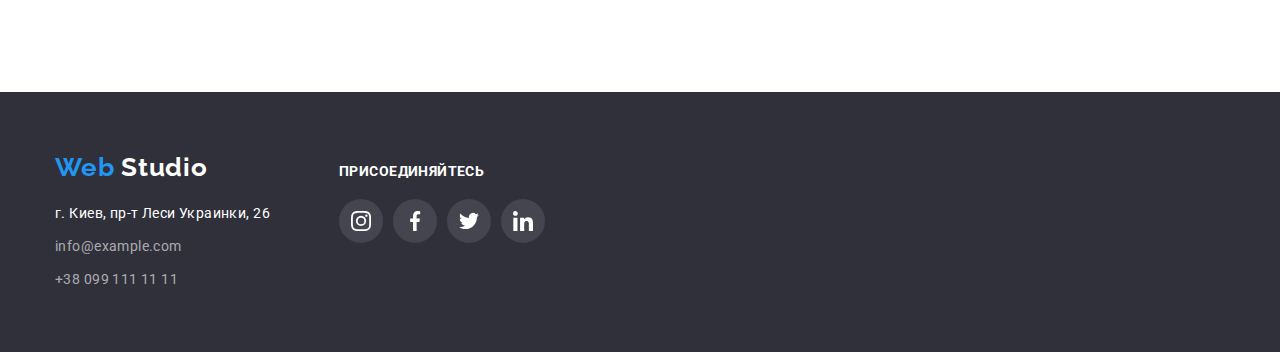
==== commit 11444007: "Исправлен" ====
--- a/portfolio.html
+++ b/portfolio.html
@@ -19,7 +19,7 @@
                         <a class="nav-list-link link " href="index.html">Студия</a>
                     </li>
                     <li class="nav-list-item">
-                        <a class="nav-list-link link current" href="portfolio.html">Портфолио</a>
+                        <a class="nav-list-link link current current2" href="portfolio.html">Портфолио</a>
                     </li>
                     <li class="nav-list-item">
                         <a class="nav-list-link link" href="index.html">Контакты</a>
--- a/css/styles.css
+++ b/css/styles.css
@@ -67,7 +67,7 @@
     letter-spacing: 0.02em;
     color: #212121;
 }
-.nav-list-link::after{
+.current2::after{
     display: block;
     width: 100%;
     height: 4px;
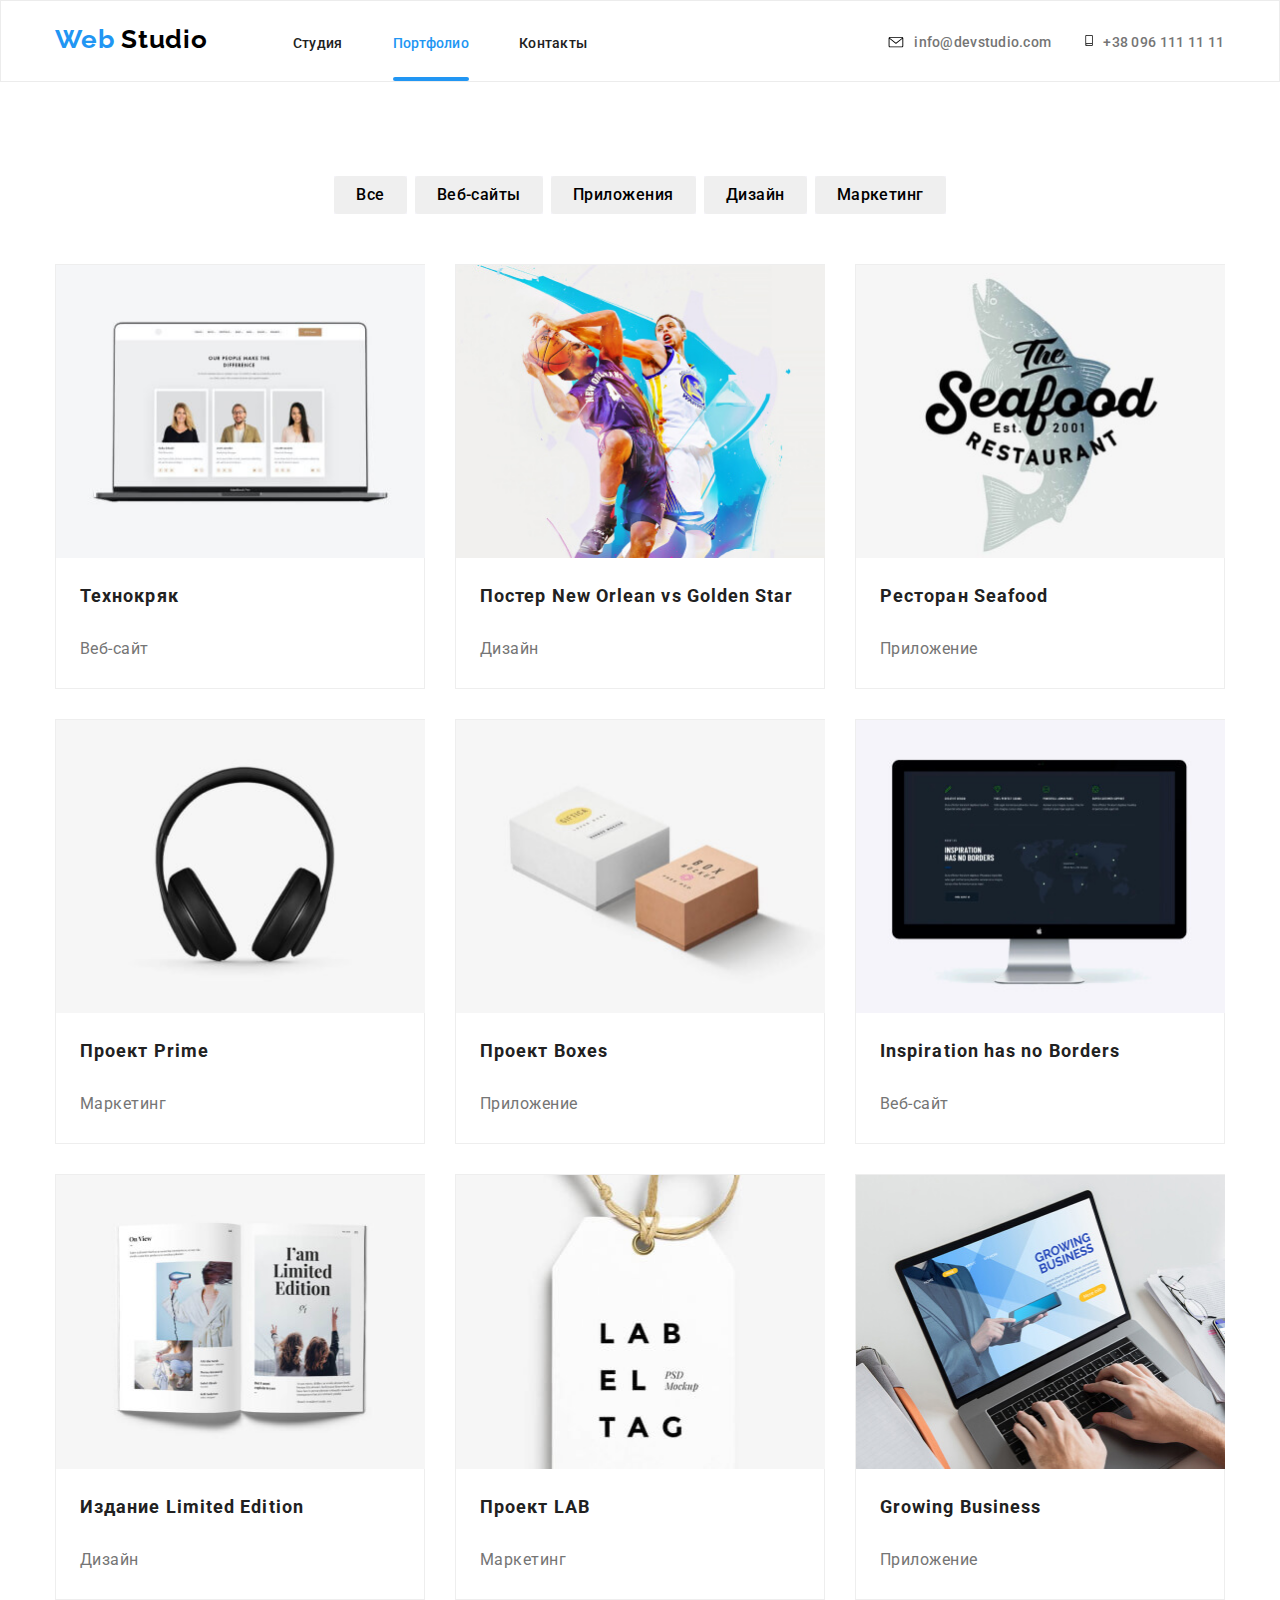
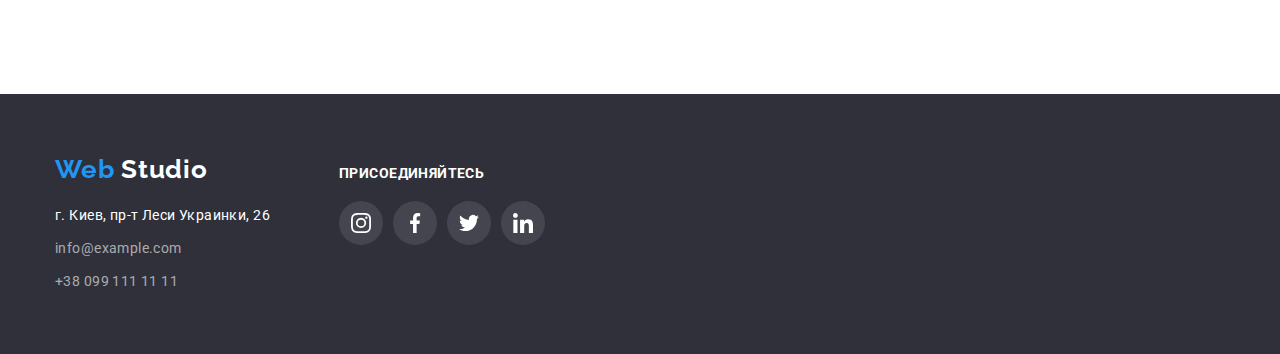
==== commit 86d567ac: "Исправлен" ====
--- a/portfolio.html
+++ b/portfolio.html
@@ -10,7 +10,7 @@
 </head>
 <body>
     <!---шапка сайта-->
-    <header class="header">
+    <header class="header header-border">
         <div class="container">
             <nav class="nav main-nav">
                 <a class="logo link" href="index.html"> <span class="logo-web">Web</span> Studio</a>
--- a/css/styles.css
+++ b/css/styles.css
@@ -106,6 +106,9 @@
     margin-left: 301px;
     display: flex;
 }
+.header-border{
+    border: 1px solid #ECECEC
+}
 .main-nav{
     display: flex;
     align-items: baseline;
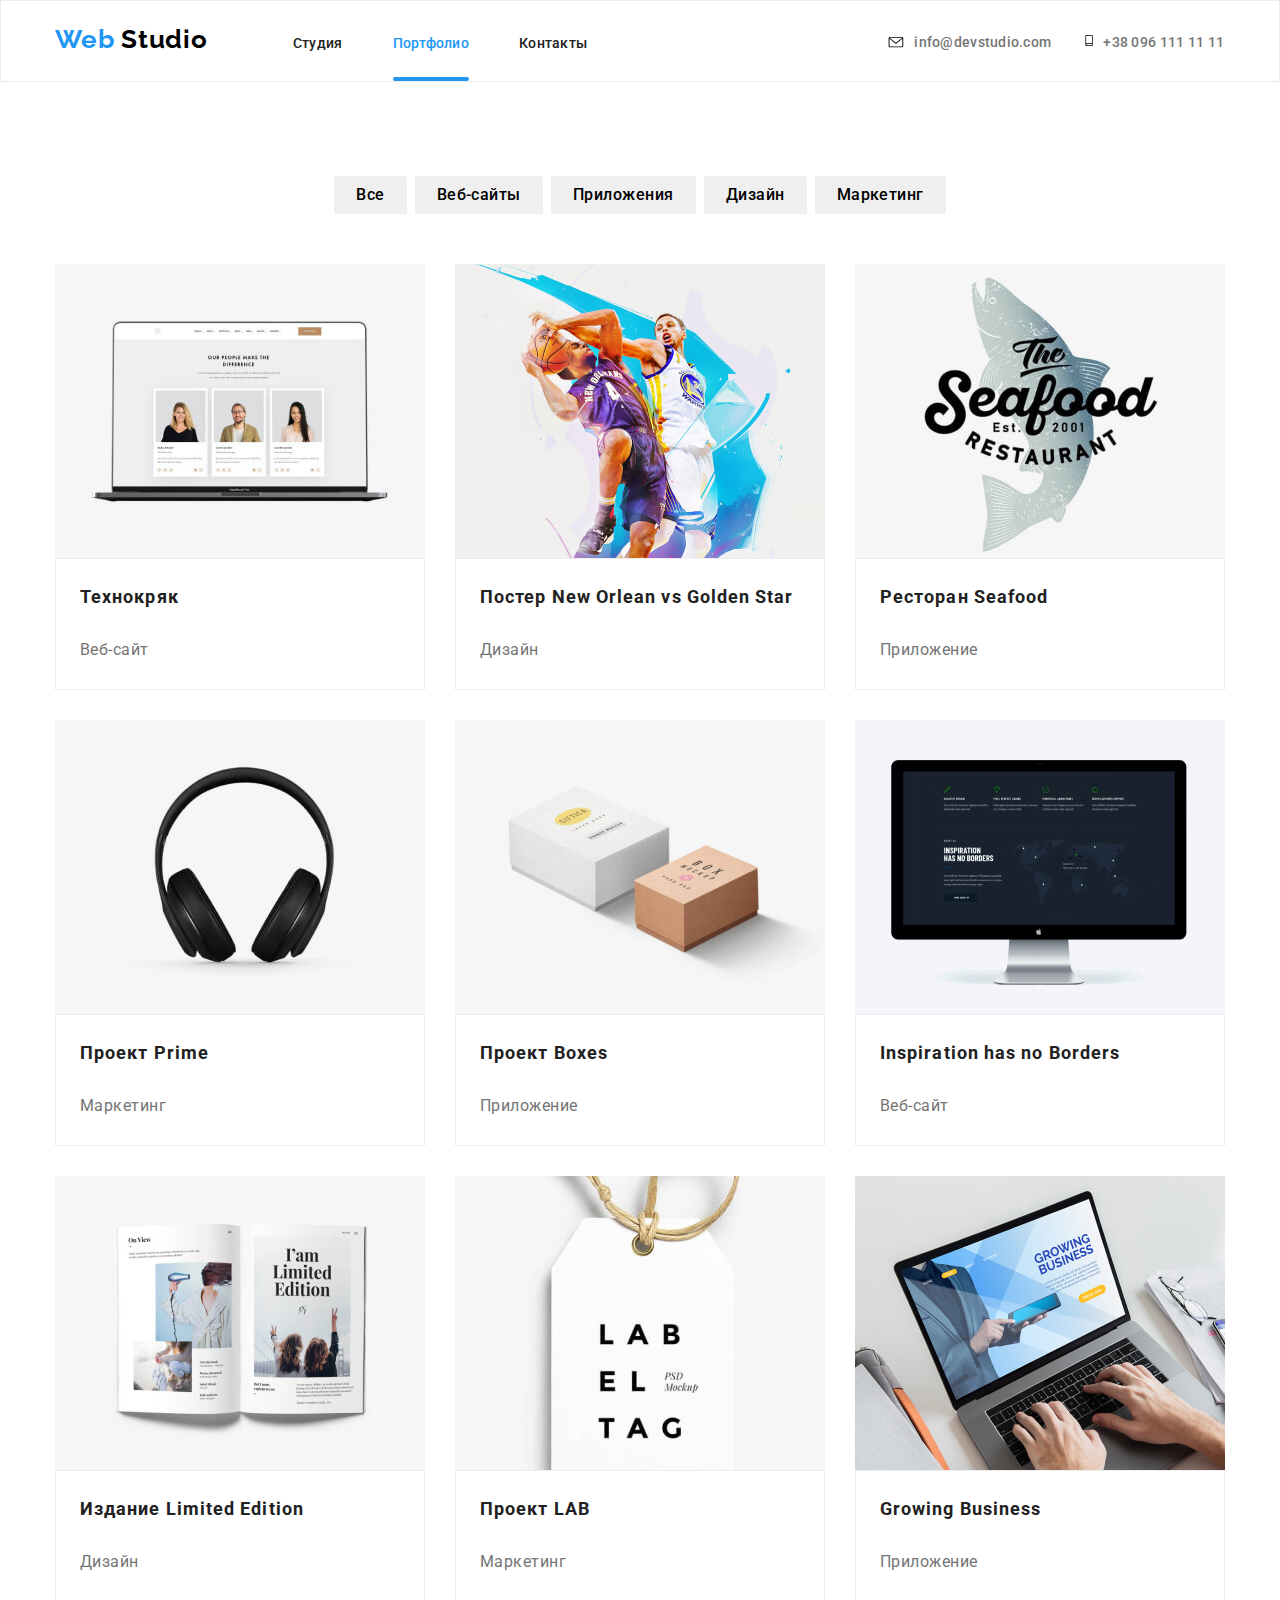
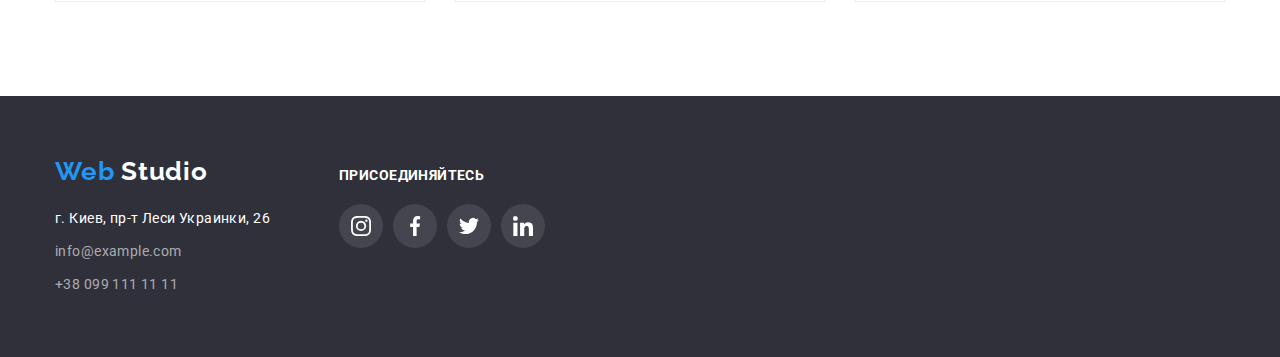
==== commit 09130367: "Коммит исправлен" ====
--- a/portfolio.html
+++ b/portfolio.html
@@ -55,7 +55,13 @@
                 <ul class="services-list list ul-padding-non">
                     <li class="services-list-item">
                         <a class="services-a link" href="">
-                            <img src="./images/portfolio-filters/img-10.jpg" width="370px" alt="Фото технокряк"> 
+                            <div class="services-a-img">
+                                <img src="./images/portfolio-filters/img-10.jpg" width="370px" alt="Фото технокряк"> 
+                                <div class="services-a-p">
+                                    <p>Технокряк это современная площадка распространения коронавируса. Компании используют эту платформу для цифрового шпионажа и атак на защищённые сервера конкурентов.</p>
+                                </div> 
+                            </div>
+
                             <div class="services-text">
                                 <h2 class="services-list-title">Технокряк</h2>
                                 <p class="services-list-title-p">Веб-сайт</p>
@@ -64,7 +70,12 @@
                     </li>
                     <li class="services-list-item">
                         <a class="services-a link" href="">
-                            <img src="./images/portfolio-filters/img-11.jpg" alt="Фото дизайн"> 
+                            <div class="services-a-img">
+                                <img src="./images/portfolio-filters/img-11.jpg" width="370px" alt="Фото дизайн"> 
+                                <div class="services-a-p">
+                                    <p>Технокряк это современная площадка распространения коронавируса. Компании используют эту платформу для цифрового шпионажа и атак на защищённые сервера конкурентов.</p>
+                                </div> 
+                            </div>
                             <div class="services-text">
                                 <h2 class="services-list-title">Постер New Orlean vs Golden Star</h2>
                                 <p class="services-list-title-p">Дизайн</p>
@@ -73,7 +84,12 @@
                     </li>
                     <li class="services-list-item">
                         <a class="services-a link" href="">
-                            <img src="./images/portfolio-filters/img-12.jpg" width="370px" alt="Фото ресторан"> 
+                            <div class="services-a-img">
+                                <img src="./images/portfolio-filters/img-12.jpg" width="370px" alt="Фото ресторан"> 
+                                <div class="services-a-p">
+                                    <p>Технокряк это современная площадка распространения коронавируса. Компании используют эту платформу для цифрового шпионажа и атак на защищённые сервера конкурентов.</p>
+                                </div> 
+                            </div> 
                             <div class="services-text">
                                 <h2 class="services-list-title">Ресторан Seafood</h2>
                                 <p class="services-list-title-p">Приложение</p>
@@ -82,7 +98,12 @@
                     </li>
                     <li class="services-list-item">
                         <a class="services-a link" href="">
-                            <img src="./images/portfolio-filters/img-13.jpg" width="370px" alt="Фото наушники"> 
+                            <div class="services-a-img">
+                                <img src="./images/portfolio-filters/img-13.jpg" width="370px" alt="Фото наушники"> 
+                                <div class="services-a-p">
+                                    <p>Технокряк это современная площадка распространения коронавируса. Компании используют эту платформу для цифрового шпионажа и атак на защищённые сервера конкурентов.</p>
+                                </div> 
+                            </div>
                             <div class="services-text">
                                 <h2 class="services-list-title">Проект Prime</h2>
                                 <p class="services-list-title-p">Маркетинг</p>
@@ -92,7 +113,12 @@
                     </li>
                     <li class="services-list-item">
                         <a class="services-a link" href="">
-                            <img src="./images/portfolio-filters/img-14.jpg" width="370px" alt="Фото коробки"> 
+                            <div class="services-a-img">
+                                <img src="./images/portfolio-filters/img-14.jpg" width="370px" alt="Фото коробки"> 
+                                <div class="services-a-p">
+                                    <p>Технокряк это современная площадка распространения коронавируса. Компании используют эту платформу для цифрового шпионажа и атак на защищённые сервера конкурентов.</p>
+                                </div> 
+                            </div>
                             <div class="services-text">
                                 <h2 class="services-list-title">Проект Boxes</h2>
                                 <p class="services-list-title-p">Приложение</p>
@@ -101,7 +127,12 @@
                     </li>
                     <li class="services-list-item">
                         <a class="services-a link" href="">
-                            <img src="./images/portfolio-filters/img-15.jpg" width="370px" alt="Фото веб сайты"> 
+                            <div class="services-a-img">
+                                <img src="./images/portfolio-filters/img-15.jpg" width="370px" alt="Фото веб-сайты"> 
+                                <div class="services-a-p">
+                                    <p>Технокряк это современная площадка распространения коронавируса. Компании используют эту платформу для цифрового шпионажа и атак на защищённые сервера конкурентов.</p>
+                                </div> 
+                            </div> 
                             <div class="services-text">
                                 <h2 class="services-list-title">Inspiration has no Borders</h2>
                                 <p class="services-list-title-p">Веб-сайт</p>
@@ -110,7 +141,12 @@
                     </li>
                     <li class="services-list-item">
                         <a class="services-a link" href="">
-                            <img src="./images/portfolio-filters/img-16.jpg" width="370px" alt="Фото дизайн"> 
+                            <div class="services-a-img">
+                                <img src="./images/portfolio-filters/img-16.jpg" width="370px" alt="Фото дизайн"> 
+                                <div class="services-a-p">
+                                    <p>Технокряк это современная площадка распространения коронавируса. Компании используют эту платформу для цифрового шпионажа и атак на защищённые сервера конкурентов.</p>
+                                </div> 
+                            </div>
                             <div class="services-text">
                                 <h2 class="services-list-title">Издание Limited Edition</h2>
                                 <p class="services-list-title-p">Дизайн</p>
@@ -119,7 +155,12 @@
                     </li>
                     <li class="services-list-item">
                         <a class="services-a link" href="">
-                            <img src="./images/portfolio-filters/img-17.jpg" width="370px" alt="Фото маркетинг"> 
+                            <div class="services-a-img">
+                                <img src="./images/portfolio-filters/img-17.jpg" width="370px" alt="Фото маркетинг"> 
+                                <div class="services-a-p">
+                                    <p>Технокряк это современная площадка распространения коронавируса. Компании используют эту платформу для цифрового шпионажа и атак на защищённые сервера конкурентов.</p>
+                                </div> 
+                            </div>
                             <div class="services-text">
                                 <h2 class="services-list-title">Проект LAB</h2>
                                 <p class="services-list-title-p">Маркетинг</p>
@@ -128,7 +169,12 @@
                     </li>
                     <li class="services-list-item">
                         <a class="services-a link" href="">
-                            <img src="./images/portfolio-filters/img-18.jpg" width="370px" alt="Фото приложения"> 
+                            <div class="services-a-img">
+                                <img src="./images/portfolio-filters/img-18.jpg" width="370px" alt="Фото приложения"> 
+                                <div class="services-a-p">
+                                    <p>Технокряк это современная площадка распространения коронавируса. Компании используют эту платформу для цифрового шпионажа и атак на защищённые сервера конкурентов.</p>
+                                </div> 
+                            </div>
                             <div class="services-text">
                                 <h2 class="services-list-title">Growing Business</h2>
                                 <p class="services-list-title-p">Приложение</p>
--- a/css/styles.css
+++ b/css/styles.css
@@ -187,8 +187,12 @@
     text-align: center;
     letter-spacing: 0.06em;
     text-transform: uppercase;
+    color: #FFFFFF;
+    width: 696px;
+    height: 120px;
+    margin-left: auto;
+    margin-right: auto;
     margin-top: 0;
-    color: #FFFFFF;
 }
 .hero-section{
     text-align: center;
@@ -293,16 +297,35 @@
     padding-bottom: 94px;
 }
 .we-do-list-item-h3{
+    width: max-content;
+    height: 16px;
     font-weight: bold;
     font-size: 14px;
     line-height: 1.14;
     text-align: center;
     letter-spacing: 0.03em;
     text-transform: uppercase;
-    color: #0e0d0d;
-    margin: 0;
-    padding: 27px 27px;
+    color: #fff;
+    margin: 0;
     
+}
+.we-do-list-item-h3{
+    position: absolute;
+    bottom: 27px;
+    left: 50%;
+    transform: translate(-50%, 0%);
+}
+.we-do-list-item{
+    position: relative;
+}
+.we-do-list-item::before{
+    display: inline-block;
+    content: "";
+    background: rgba(47, 48, 58, 0.8);
+    width: 100%;
+    height: 70px;
+    bottom: 0;
+    position: absolute;
 }
 .we-do-list{
     display: flex;
@@ -429,7 +452,7 @@
 .clients-title-item{
     display: flex;
     justify-content: center;
-    margin-bottom: 0;
+    margin: 0;
 }
 .clients-title-item img{
     display: block;
@@ -618,8 +641,45 @@
 /*список услуг*/
 .services-a img{
     display: block;
-    width: 369px;
-}
+    width: 370px;
+}
+.services-a-p p{
+    font-family: Roboto;
+    font-style: normal;
+    font-weight: normal;
+    font-size: 18px;
+    line-height: 1.5;
+    color:#FFFFFF;
+    margin: 0;
+}
+.services-a-p{
+    width: 322px;
+    height: 168px;
+    left:50%;
+    top:50%;
+    transform: translate(-50%, -50%);
+    position: absolute;
+    opacity: 0;
+}
+.services-a-img {
+    position: relative;
+}
+.services-a-img::before{
+    display: inline-block;
+    content: "";
+    background: rgba(33, 150, 243, 0.9);
+    width: 100%;
+    height: 100%;
+    position: absolute;
+    opacity: 0;
+}
+.services-a-img:hover::before{
+    opacity: 1;
+}
+.services-a-img:hover .services-a-p{
+    opacity: 1;
+}
+
 .filter-section-div{
     padding-top: 94px;
     padding-bottom: 94px;
@@ -627,10 +687,13 @@
 .services-list-item{
     width: 370px;
     background: #FFFFFF;
-    border: 1px solid #EEEEEE;
-    box-sizing: border-box;
     margin-bottom: 30px;
 }
+.services-list-item:hover,
+.services-list-item:focus {
+    box-shadow: 0px 1px 1px rgba(0, 0, 0, 0.12), 0px 4px 4px rgba(0, 0, 0, 0.06), 1px 4px 6px rgba(0, 0, 0, 0.16);
+}
+
 .services-list{
     display: flex;
     flex-wrap: wrap;
@@ -668,10 +731,11 @@
     margin: 0;
 }
 .services-text{
-padding: 20px 20px 24px 24px;
-}
-.services-list-item:hover,
-.services-list-item:focus{
-    box-shadow: 0px 1px 1px rgba(0, 0, 0, 0.12), 0px 4px 4px rgba(0, 0, 0, 0.06), 1px 4px 6px rgba(0, 0, 0, 0.16);
-}
-/* спрайты */+    box-sizing: border-box;
+    padding: 20px 20px 24px 24px;
+    border: 1px solid #EEEEEE;
+    width: 370px;
+}
+
+
+/* спрайты */
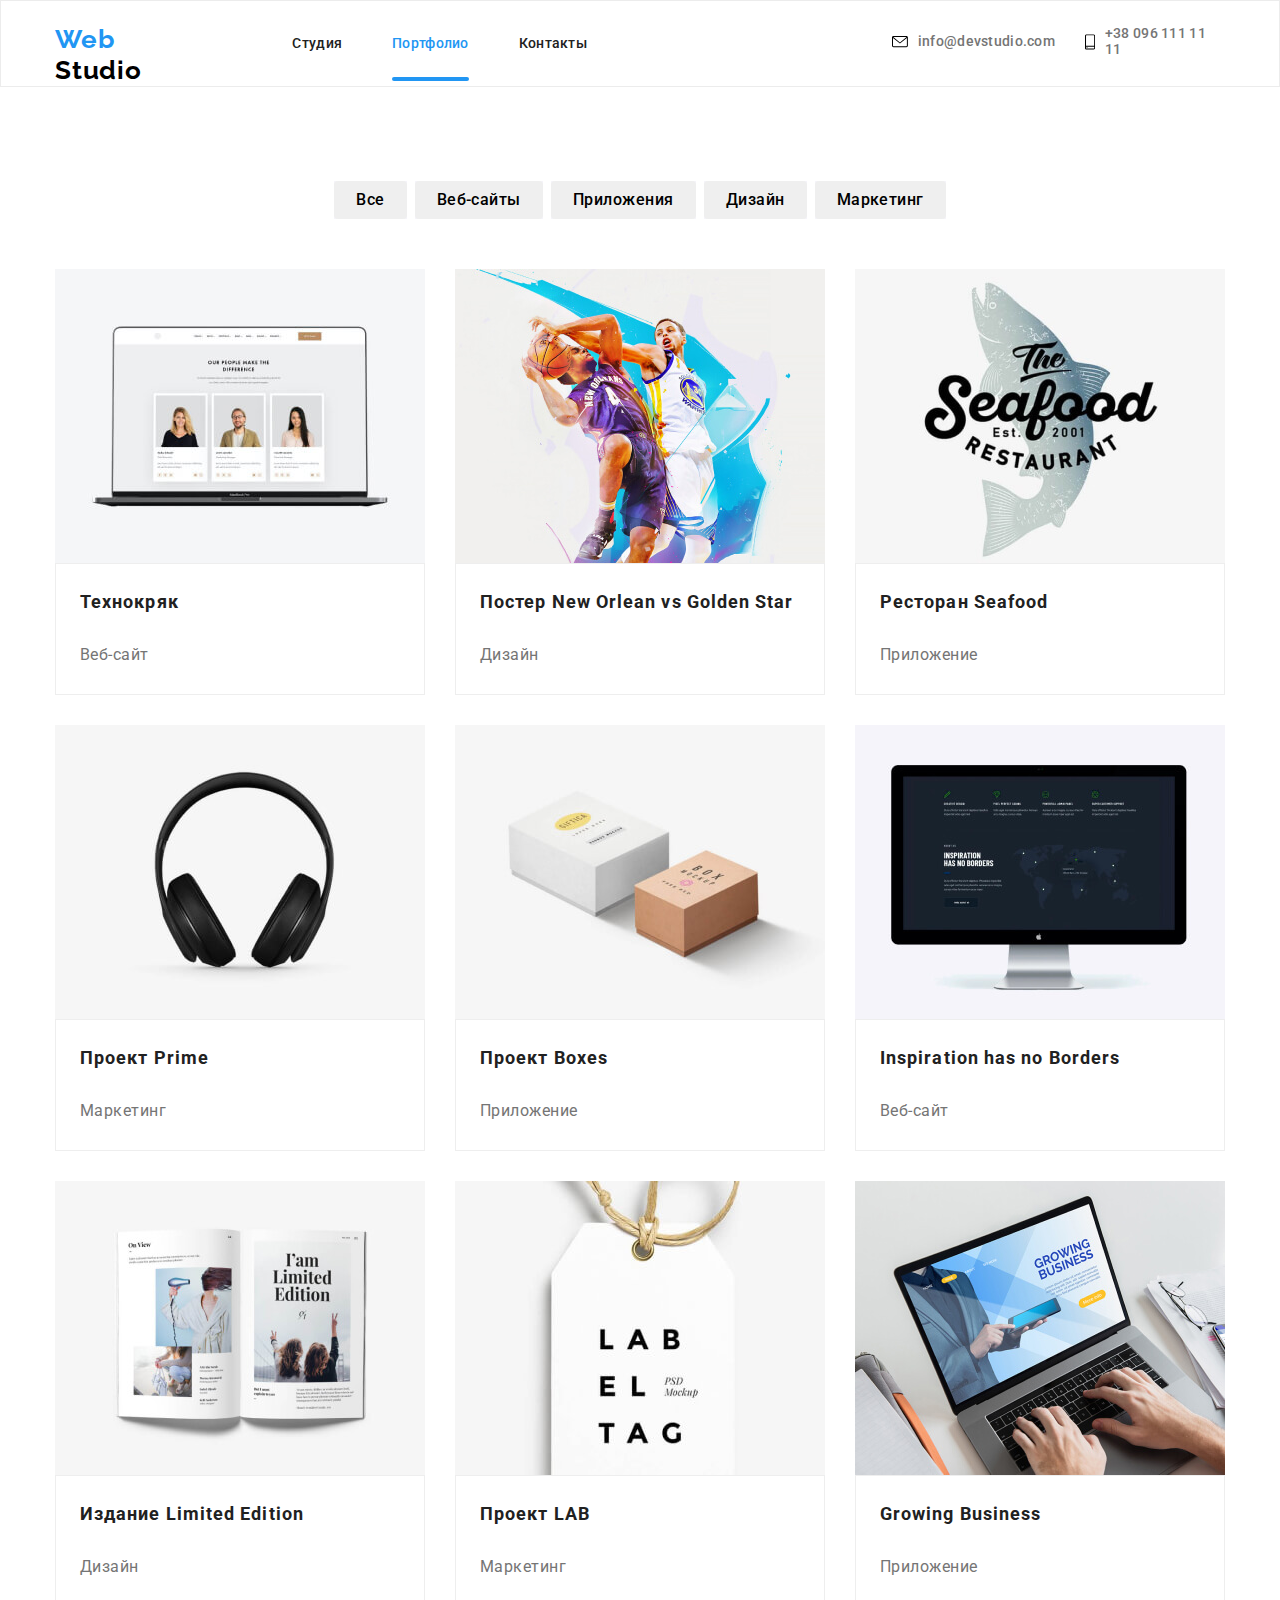
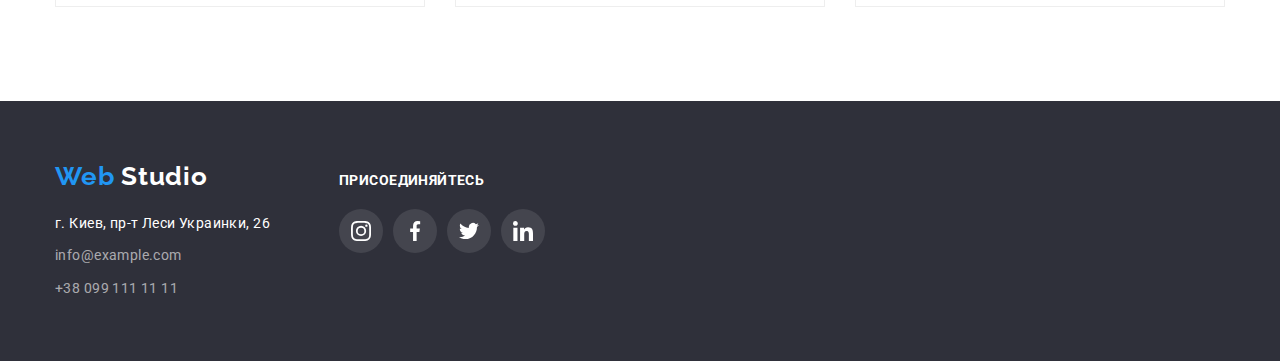
==== commit 62d9657c: "Исправлен" ====
--- a/portfolio.html
+++ b/portfolio.html
@@ -28,11 +28,11 @@
                 <address class="header-adress">
                     <a class="header-mail link" href="info@devstudio.com">
                         <svg class="header-icon">
-                            <use href="./images/sprite.svg#envelope" width="16" height="11"></use>
+                            <use href="./images/sprite.svg#envelope" width="16" height="12"></use>
                         </svg> info@devstudio.com</a>
                     <a class="header-tel link" href="tel:+380961111111">
                         <svg class="header-icon2">
-                            <use href="./images/sprite.svg#smartphone" width="16" height="11"></use>
+                            <use href="./images/sprite.svg#smartphone" width="10" height="16"></use>
                         </svg>+38 096 111 11 11</a>
                 </address>
             </nav>
--- a/css/styles.css
+++ b/css/styles.css
@@ -66,6 +66,7 @@
     line-height: 0.87;
     letter-spacing: 0.02em;
     color: #212121;
+    transition: color 250ms cubic-bezier(0.4, 0, 0.2, 1);
 }
 .current2::after{
     display: block;
@@ -103,7 +104,7 @@
     margin-right: 30px;
 }
 .header-adress{
-    margin-left: 301px;
+    margin-left: 305px;
     display: flex;
 }
 .header-border{
@@ -123,6 +124,7 @@
     line-height: 1.14;
     letter-spacing: 0.02em;
     color: #757575;
+    transition: all 250ms cubic-bezier(0.4, 0, 0.2, 1);
 }
 .header-tel{
     font-style: normal;
@@ -131,21 +133,15 @@
     line-height: 1.14;
     letter-spacing: 0.02em;
     color: #757575;
-
-}
-.header-mail:hover,
-.header-mail:focus,
+    transition: all 250ms cubic-bezier(0.4, 0, 0.2, 1);
+
+}
 .header-tel:hover,
-.header-tel:focus{
-    color: #2196F3
-}
-.header-tel:hover,
-.header-tel:focus{
-    fill: #2196F3;
-}
+.header-tel:focus,
 .header-mail:hover,
 .header-mail:focus{
     fill: #2196F3;
+    color: #2196F3;
 }
 .header-mail{
     display: flex;
@@ -159,24 +155,16 @@
 }
 .header-icon{
     width: 16px;
-    height: 11px;
+    height: 12px;
     margin-right: 10px;
+    color: #757575;
 }
 .header-icon2{
-    width: 12px;
-    height: 15px;
+    width: 10px;
+    height: 16px;
     margin-right: 10px;
-}
-.team-link:hover .team-item-svg,
-.team-link:focus .team-item-svg {
-  fill: #FFFFFF;
-}
-.team-item-svg{
-    width: 20px;
-    height: 20px;
-    fill: #AFB1B8;
-}
-
+    color: #757575;
+}
 /*Титульная*/
 
 .title-name{
@@ -199,6 +187,7 @@
     justify-content: center;
     background-image: linear-gradient(to bottom, rgba(47, 48, 58, 0.8), rgba(47, 48, 58, 0.8)), url(../images/hero-img/header.jpg);
     background-repeat: no-repeat;
+    animation-duration: 2000ms;
 }
 .hero-section-div{
     padding-top: 200px;
@@ -218,6 +207,8 @@
     background-color:#2196F3;
     box-shadow: 0px 4px 4px rgba(0, 0, 0, 0.15);
     border-radius: 4px;
+    transition: all 250ms cubic-bezier(0.4, 0, 0.2, 1);
+    
 }
 .modal-btn1{
     display: block;
@@ -359,6 +350,16 @@
     height: 44px;
     border-radius: 50%;
     background-color: #fff;
+    transition: all 250ms cubic-bezier(0.4, 0, 0.2, 1);
+}
+.team-link:hover .team-item-svg,
+.team-link:focus .team-item-svg {
+  fill: #FFFFFF;
+}
+.team-item-svg{
+    width: 20px;
+    height: 20px;
+    fill: #AFB1B8;
 }
 
 .team-link:hover,
@@ -374,6 +375,8 @@
     height: 44px;
     border-radius: 50%;
     background: rgba(255, 255, 255, 0.1);
+    transition: all 250ms cubic-bezier(0.4, 0, 0.2, 1);
+
 }
 .team-link-footer:hover,
 .team-link-footer:focus{
@@ -457,9 +460,6 @@
 .clients-title-item img{
     display: block;
 }
-.clients-title-item a{
-    display: block;
-}
 .clients-title-item li:not(:last-child){
     margin-right: 30px;
 
@@ -478,6 +478,7 @@
     display: flex;
     justify-content: center;
     align-items: center;
+
 }
 .clients-title{
     font-weight: bold;
@@ -489,6 +490,11 @@
 }
 .clients-svg{
     fill: #AFB1B8;
+    transition: all 250ms cubic-bezier(0.4, 0, 0.2, 1);
+
+}
+.clients-title-link{
+    transition: all 250ms cubic-bezier(0.4, 0, 0.2, 1);
 }
 .clients-title-link:hover .clients-svg,
 .clients-title-link:focus .clients-svg {
@@ -507,8 +513,11 @@
     background: #2F303A;
 }
 .footer-div {
+    padding-top: 60px;
+    padding-bottom: 60px;
     align-items: baseline;
     justify-content: flex-start
+    
 }
 .footer-logo-web{
     font-family: Raleway;
@@ -528,7 +537,6 @@
     letter-spacing: 0.03em;
     color: #FFFFFF;
     display: block;
-    padding-top: 60px;
     margin-bottom: 20px;
 }
 .footer-adress-item{
@@ -571,7 +579,6 @@
     text-transform: uppercase;
     color: #FFFFFF;
     margin-bottom: 20px;
-    padding-top: 72px;
     margin-top: 0;
     text-align: left;
 }
@@ -587,13 +594,13 @@
     display: inline-block;
     text-align: center;
     margin-left: 69px;
+    padding-top: 72px;
     padding-bottom: 100px;
 }
 .connect-container{
     display: flex;
 }
 .footer-adress-list{
-    padding-bottom: 60px;
     margin: 0;
 }
 /* portfolio.html*/
@@ -631,6 +638,7 @@
     padding-bottom: 6px;
     border: 0;
     border-radius: 4px;
+    transition: all 250ms cubic-bezier(0.4, 0, 0.2, 1);
 }
 .filter-list-btn:hover,
 .filter-list-btn:focus{
@@ -660,9 +668,11 @@
     transform: translate(-50%, -50%);
     position: absolute;
     opacity: 0;
+    transition: all 250ms cubic-bezier(0.4, 0, 0.2, 1);
 }
 .services-a-img {
     position: relative;
+    
 }
 .services-a-img::before{
     display: inline-block;
@@ -672,6 +682,7 @@
     height: 100%;
     position: absolute;
     opacity: 0;
+    transition: all 250ms cubic-bezier(0.4, 0, 0.2, 1);
 }
 .services-a-img:hover::before{
     opacity: 1;
@@ -689,8 +700,12 @@
     background: #FFFFFF;
     margin-bottom: 30px;
 }
-.services-list-item:hover,
-.services-list-item:focus {
+.services-a{
+    display: inline-block;
+    transition: all 250ms cubic-bezier(0.4, 0, 0.2, 1);
+}
+.services-a:hover,
+.services-a:focus {
     box-shadow: 0px 1px 1px rgba(0, 0, 0, 0.12), 0px 4px 4px rgba(0, 0, 0, 0.06), 1px 4px 6px rgba(0, 0, 0, 0.16);
 }
 
